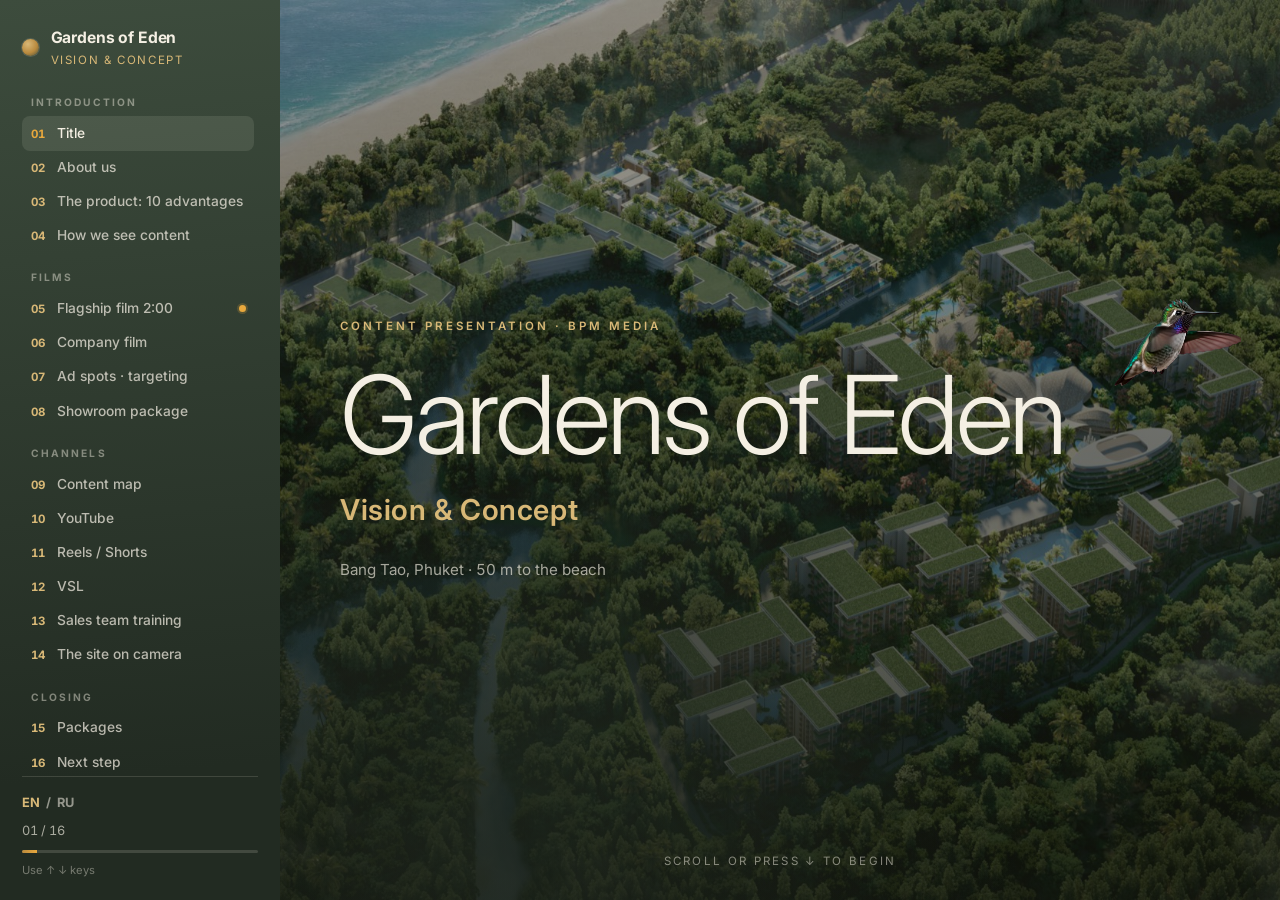
==== index.html @ 4da8d1ce "Rebuild the Company film slide with the strategy doc, no interviews Lay out the client's company-fil" ====
<!doctype html>
<html lang="en">
<head>
  <meta charset="utf-8" />
  <meta name="viewport" content="width=device-width, initial-scale=1, viewport-fit=cover" />
  <title>Gardens of Eden — Vision &amp; Concept</title>
  <meta name="description" data-i18n-attr="content" data-i18n="meta.description" content="Gardens of Eden Phuket — content vision & concept presentation." />

  <!-- Link preview (WhatsApp / Telegram / email) -->
  <meta property="og:title" content="Gardens of Eden — Vision &amp; Concept" />
  <meta property="og:description" content="Flagship film · Company film · Ad spots — the content system" />
  <meta property="og:type" content="website" />
  <meta property="og:url" content="https://lelekovtv-ops.github.io/gardens-of-eden/" />
  <meta property="og:image" content="https://lelekovtv-ops.github.io/gardens-of-eden/assets/og.png" />
  <meta name="twitter:card" content="summary_large_image" />

  <link rel="preconnect" href="https://fonts.googleapis.com" />
  <link rel="preconnect" href="https://fonts.gstatic.com" crossorigin />
  <link href="https://fonts.googleapis.com/css2?family=Inter:wght@300;400;500;600;700;800&display=swap" rel="stylesheet" />

  <link rel="stylesheet" href="styles.css" />
</head>
<body>
  <!-- ===== Mobile top bar ===== -->
  <div class="topbar">
    <button class="topbar__burger" id="burger" aria-label="Menu" aria-expanded="false" aria-controls="side">
      <span></span><span></span><span></span>
    </button>
    <span class="topbar__brand">Gardens of Eden</span>
    <span class="topbar__counter"><span id="counterM">01</span>/<span id="totalM">16</span></span>
  </div>

  <!-- ===== Left sidebar (table of contents) ===== -->
  <aside class="side" id="side">
    <div class="side__brand">
      <span class="side__mark" aria-hidden="true"></span>
      <div>
        <p class="side__title">Gardens of Eden</p>
        <p class="side__sub" data-i18n="side.sub">Vision &amp; Concept</p>
      </div>
    </div>

    <nav class="side__nav" id="sideNav" aria-label="Chapters">
      <p class="side__label" data-i18n="side.g1">Introduction</p>
      <a href="#s01" data-slide><span>01</span><em data-i18n="side.s01">Title</em></a>
      <a href="#s02" data-slide><span>02</span><em data-i18n="side.s02">About us</em></a>
      <a href="#s03" data-slide><span>03</span><em data-i18n="side.s03">The product: 10 advantages</em></a>
      <a href="#s04" data-slide><span>04</span><em data-i18n="side.s04">How we see content</em></a>

      <p class="side__label" data-i18n="side.g2">Films</p>
      <a href="#s05" data-slide><span>05</span><em data-i18n="side.s05">Flagship film 2:00</em><i class="side__dot" aria-hidden="true"></i></a>
      <a href="#s06" data-slide><span>06</span><em data-i18n="side.s06">Company film</em></a>
      <a href="#s07" data-slide><span>07</span><em data-i18n="side.s07">Ad spots · targeting</em></a>
      <a href="#s08" data-slide><span>08</span><em data-i18n="side.s08">Showroom package</em></a>

      <p class="side__label" data-i18n="side.g3">Channels</p>
      <a href="#s09" data-slide><span>09</span><em data-i18n="side.s09">Content map</em></a>
      <a href="#s10" data-slide><span>10</span><em data-i18n="side.s10">YouTube</em></a>
      <a href="#s11" data-slide><span>11</span><em data-i18n="side.s11">Reels / Shorts</em></a>
      <a href="#s12" data-slide><span>12</span><em data-i18n="side.s12">VSL</em></a>
      <a href="#s13" data-slide><span>13</span><em data-i18n="side.s13">Sales team training</em></a>
      <a href="#s14" data-slide><span>14</span><em data-i18n="side.s14">The site on camera</em></a>

      <p class="side__label" data-i18n="side.g4">Closing</p>
      <a href="#s15" data-slide><span>15</span><em data-i18n="side.s15">Packages</em></a>
      <a href="#s16" data-slide><span>16</span><em data-i18n="side.s16">Next step</em></a>
    </nav>

    <div class="side__foot">
      <div class="langswitch" role="group" aria-label="Language">
        <button type="button" data-lang="en" class="is-active">EN</button>
        <span aria-hidden="true">/</span>
        <button type="button" data-lang="ru">RU</button>
      </div>
      <div class="side__counter"><span id="counter">01</span> / <span id="total">16</span></div>
      <div class="side__progress"><span id="progress"></span></div>
      <p class="side__hint" data-i18n="side.hint">Use ↑ ↓ keys</p>
    </div>
  </aside>

  <!-- ===== Deck ===== -->
  <main class="deck" id="deck">

    <!-- 01 · Title -->
    <section class="slide slide--dark slide--title slide--hero" id="s01">
      <div class="slide__in">
        <p class="eyebrow" data-i18n="s01.eyebrow">Content presentation · BPM Media</p>
        <h1 class="title-xl">Gardens of Eden</h1>
        <p class="title-sub" data-i18n="s01.sub">Vision &amp; Concept</p>
        <p class="title-meta" data-i18n="s01.meta">Bang Tao, Phuket · 50 m to the beach</p>
      </div>
      <p class="slide__hintline" data-i18n="s01.hint">Scroll or press ↓ to begin</p>
    </section>

    <!-- 02 · About us -->
    <section class="slide slide--dark slide--about-video" id="s02">
      <div class="about-media" aria-hidden="true">
        <video class="about-media__video" autoplay muted loop playsinline preload="auto" poster="assets/about/showreel-poster.jpg">
          <source src="https://github.com/lelekovtv-ops/gardens-of-eden/releases/download/media-assets/showreel-bg.mp4" type="video/mp4" />
        </video>
      </div>
      <div class="slide__in slide__in--wide">
        <div class="pager" data-carousel>
          <div class="pagerhead">
            <div>
              <p class="slide__no">02</p>
              <p class="pagerhead__kicker" data-i18n="s02.kicker">About us · BPM media × Happy People</p>
            </div>
            <div class="pager__ctrl">
              <button class="carousel__arrow" type="button" data-prev data-i18n="s02.prevAria" data-i18n-attr="aria-label" aria-label="Previous">
                <svg viewBox="0 0 24 24" aria-hidden="true" fill="none" stroke="currentColor" stroke-width="1.6" stroke-linecap="round" stroke-linejoin="round"><path d="M15 6l-6 6 6 6" /></svg>
              </button>
              <span class="pager__counter" data-counter>01 / 05</span>
              <button class="carousel__arrow" type="button" data-next data-i18n="s02.nextAria" data-i18n-attr="aria-label" aria-label="Next">
                <svg viewBox="0 0 24 24" aria-hidden="true" fill="none" stroke="currentColor" stroke-width="1.6" stroke-linecap="round" stroke-linejoin="round"><path d="M9 6l6 6-6 6" /></svg>
              </button>
            </div>
          </div>

          <div class="pager__viewport">
            <div class="pager__track" data-track>

              <!-- Part I · Studio statement, over showreel video -->
              <div class="aboutpage aboutpage--statement">
                <p class="spec" data-i18n="s02.p1kicker">Films · Stories · Premium environments</p>
                <p class="lead lead--statement" data-i18n="s02.p1lead">A tandem of visionaries uniting film direction, premium cinematography and cutting-edge technology. Behind us are projects delivered across dozens of countries — from international film festivals to building top-tier media ecosystems and sales formats for elite clients. We produce visual work of the highest class and set new industry standards, leading production teams of hundreds and building our own IT platform for the international market.</p>
              </div>

              <!-- Part II · Founder — Alexander -->
              <article class="concept">
                <div class="concept__text">
                  <span class="badge" data-i18n="s02.mebadge">Founder · Creative producer</span>
                  <h2 class="concept__title">Александр Лелеков</h2>
                  <p class="spec" data-i18n="s02.mespec">Director · DP · Content producer</p>
                  <p class="lead" data-i18n="s02.melead">Fifteen years in production — trained as a motion designer, screenwriter, director and cinematographer. Ranked Top-15 in Moscow by Russia's videographers' association, shooting for international brands and large-scale events across dozens of countries.</p>
                  <p class="lead lead--meta" data-i18n="s02.menow">Four years on Phuket: founded BPM Media — the island's leading podcast studio — and became a content producer, including for real-estate sales. He reads both the Russian and international content markets first-hand, speaks at business-community events, and is building Piece — an operating system for video production, from Phuket to the world.</p>
                </div>
                <div class="concept__media">
                  <div class="frameimg frameimg--founder"><img src="assets/about/alex-founder.jpg" alt="Александр Лелеков — founder, BPM Media" loading="lazy" /></div>
                </div>
              </article>

              <!-- Part III · Founder — Maxim -->
              <div class="aboutpage profile">
                <div class="profile__photo">
                  <div class="frameimg frameimg--portrait">
                    <img src="assets/about/maxim-pro.jpg" alt="Максим Капля" loading="lazy" />
                  </div>
                </div>
                <div class="profile__body">
                  <span class="badge" data-i18n="s02.p5badge">Founder of Happy People Production</span>
                  <h2 class="concept__title">Максим Капля</h2>
                  <p class="spec" data-i18n="s02.p5role">Director · Producer · Showrunner</p>
                  <p class="lead" data-i18n="s02.p5bio">A visionary with 20 years in film and video production. He runs complex creative cycles and builds strong teams for international-scale projects.</p>
                  <ul class="stats">
                    <li><b>30+</b><span data-i18n="s02.p5s1">participant in international film festivals</span></li>
                    <li><b>50</b><span data-i18n="s02.p5s2">countries — reach of the M.Micallef perfume campaign</span></li>
                    <li><b>200+</b><span data-i18n="s02.p5s3">films delivered for business and documentary projects</span></li>
                    <li><b>300+</b><span data-i18n="s02.p5s4">people — largest team led on a single set</span></li>
                    <li><b>20</b><span data-i18n="s02.p5s5">countries united by the Pandemic Diaries project</span></li>
                    <li><b>10</b><span data-i18n="s02.p5s6">countries — geography of shoots organised</span></li>
                  </ul>
                </div>
              </div>

              <!-- Part IV · Recognition — poster wall -->
              <div class="aboutpage">
                <span class="badge" data-i18n="s02.p3badge">Recognition</span>
                <h2 class="concept__title" data-i18n="s02.p3title">Selected films</h2>
                <div class="posters">
                  <img src="assets/about/films/invitation.jpg" alt="Invitation to the Cinema — a film by Maxim Kaplya" loading="lazy" />
                  <img src="assets/about/films/pandemic.jpg" alt="Pandemic Diaries — a film by Maxim Kaplya" loading="lazy" />
                  <img src="assets/about/films/doors.jpg" alt="The Doors — a film by Maxim Kaplya" loading="lazy" />
                  <img src="assets/about/films/dance.jpg" alt="Dance — a documentary by Maxim Kaplya" loading="lazy" />
                  <img src="assets/about/films/speed-dating.jpg" alt="Speed Dating — a film by Maxim Kaplya" loading="lazy" />
                  <img src="assets/about/films/minimal.jpg" alt="A film by Maxim Kaplya" loading="lazy" />
                </div>
              </div>

              <!-- Part V · Projects -->
              <div class="aboutpage">
                <h2 class="concept__title" data-i18n="s02.p4title">Selected projects</h2>
                <div class="triplet">
                  <div class="triplet__item"><h4 data-i18n="s02.p4a">Pandemic Diaries</h4><p data-i18n="s02.p4ap">International documentary featuring participants from 14 countries.</p></div>
                  <div class="triplet__item"><h4 data-i18n="s02.p4b">M.Micallef</h4><p data-i18n="s02.p4bp">Ad project for the perfume house — shown in 50 countries.</p></div>
                  <div class="triplet__item"><h4 data-i18n="s02.p4c">Full cycle in-house</h4><p data-i18n="s02.p4cp">Script, shoot, edit, color and sound — one team.</p></div>
                </div>
                <p class="lead lead--meta" data-i18n="s02.p4meta">happypeoplefilms.com · kaply.max@mail.ru</p>
              </div>

            </div>
          </div>

          <div class="pager__dots" data-dots></div>
        </div>
      </div>
    </section>

    <!-- 03 · The product: 10 advantages -->
    <section class="slide" id="s03">
      <div class="slide__in slide__in--wide">
        <p class="slide__no">03</p>
        <h2 class="slide__title" data-i18n="s03.title">The product — Eden in 10 advantages</h2>
        <p class="lead" data-i18n="s03.lead">Every buyer fear on Bang Tao — and how Eden closes it. This is the message platform all the content is built on.</p>
        <div class="usps">
          <div class="usp"><p class="usp__fear" data-i18n="s03.f1">Dense construction, greenery squeezed between buildings</p><p class="usp__win" data-i18n="s03.w1">70% of the land is a park — 12 ha, low-density</p></div>
          <div class="usp"><p class="usp__fear" data-i18n="s03.f2">A courtyard that belongs to cars</p><p class="usp__win" data-i18n="s03.w2">Car-free: cars go underground, gardens above</p></div>
          <div class="usp"><p class="usp__fear" data-i18n="s03.f3">Shared lobbies and long corridors</p><p class="usp__win" data-i18n="s03.w3">Elevator from the parking straight to your floor</p></div>
          <div class="usp"><p class="usp__fear" data-i18n="s03.f4">Standard 2.7 m ceilings</p><p class="usp__win" data-i18n="s03.w4">3.2 m ceilings — air from the doorway</p></div>
          <div class="usp"><p class="usp__fear" data-i18n="s03.f5">Hearing the neighbours upstairs</p><p class="usp__win" data-i18n="s03.w5">Triple glazing + thick slabs — engineered silence</p></div>
          <div class="usp"><p class="usp__fear" data-i18n="s03.f6">One lobby bar for the whole complex</p><p class="usp__win" data-i18n="s03.w6">Six restaurants of its own — resort-level dining</p></div>
          <div class="usp"><p class="usp__fear" data-i18n="s03.f7">One standard pool in the yard</p><p class="usp__win" data-i18n="s03.w7">Infinity pool, sand-entry lagoon, 150 m pool</p></div>
          <div class="usp"><p class="usp__fear" data-i18n="s03.f8">A gym in the basement</p><p class="usp__win" data-i18n="s03.w8">Flagship wellness centre and clubhouse</p></div>
          <div class="usp"><p class="usp__fear" data-i18n="s03.f9">Nowhere to take the kids</p><p class="usp__win" data-i18n="s03.w9">A kids' club building, school nearby, Boat Avenue in 5 min</p></div>
          <div class="usp"><p class="usp__fear" data-i18n="s03.f10">Crowds and walk-through grounds</p><p class="usp__win" data-i18n="s03.w10">50 steps to the sea, gated grounds, privacy</p></div>
        </div>
        <p class="pricing__note" data-i18n="s03.note">Figures to be cross-checked against the developer's current brochure before client use.</p>
      </div>
    </section>

    <!-- 04 · How we see content (Our vision carousel) -->
    <section class="slide slide--vision" id="s04">
      <div class="slide__in slide__in--wide">
        <div class="pager vision" data-carousel>
          <div class="pagerhead">
            <div>
              <p class="slide__no">04</p>
              <p class="pagerhead__kicker" data-i18n="s04.kicker">Our vision</p>
            </div>
            <div class="pager__ctrl">
              <button class="carousel__arrow" type="button" data-prev aria-label="Previous">
                <svg viewBox="0 0 24 24" aria-hidden="true" fill="none" stroke="currentColor" stroke-width="1.6" stroke-linecap="round" stroke-linejoin="round"><path d="M15 6l-6 6 6 6" /></svg>
              </button>
              <span class="pager__counter" data-counter>01 / 07</span>
              <button class="carousel__arrow" type="button" data-next aria-label="Next">
                <svg viewBox="0 0 24 24" aria-hidden="true" fill="none" stroke="currentColor" stroke-width="1.6" stroke-linecap="round" stroke-linejoin="round"><path d="M9 6l6 6-6 6" /></svg>
              </button>
            </div>
          </div>

          <div class="pager__viewport">
            <div class="pager__track" data-track>

              <div class="vision__panel">
                <div class="vision__copy">
                  <p class="vision__pillar" data-i18n="s04.p1pillar">Paradise garden</p>
                  <h2 class="vision__title" data-i18n="s04.p1title">A garden of paradise — first and always</h2>
                  <p class="lead" data-i18n="s04.p1lead">The name is a promise: Gardens of Eden is paradise. Every frame — a lobby, a bedroom, a reel — has to feel green, calm and alive. Lose that feeling and it is just another Phuket condo.</p>
                </div>
                <div class="vision__media"><img class="vision__image" src="assets/vision/vision-01.jpg" alt="Gardens of Eden — aerial masterplan in the green" loading="lazy" /></div>
              </div>

              <div class="vision__panel">
                <div class="vision__copy">
                  <p class="vision__pillar" data-i18n="s04.p2pillar">Paradise garden</p>
                  <h2 class="vision__title" data-i18n="s04.p2title">The garden is the hero, not the building</h2>
                  <p class="lead" data-i18n="s04.p2lead">Gardens of Eden has what almost no one here has: 30+ acres, a park, a lake, 50 meters to the beach and no cars on the ground. So we shoot the buildings as part of the garden — not the garden as a strip of green between blocks.</p>
                </div>
                <div class="vision__media"><img class="vision__image" src="assets/vision/vision-02.jpg" alt="Gardens of Eden — beachfront, quiet luxury" loading="lazy" /></div>
              </div>

              <div class="vision__panel">
                <div class="vision__copy">
                  <p class="vision__pillar" data-i18n="s04.p3pillar">Premium</p>
                  <h2 class="vision__title" data-i18n="s04.p3title">Quiet luxury, not loud luxury</h2>
                  <p class="lead" data-i18n="s04.p3lead">Real premium is felt, not announced. It lives in space, privacy, water, natural materials and light — and in a team that fixes things before you notice. Never in gold and marble shouting for attention.</p>
                </div>
                <div class="vision__media"><img class="vision__image" src="assets/vision/vision-03.jpg" alt="Gardens of Eden — nature and water from above" loading="lazy" /></div>
              </div>

              <div class="vision__panel">
                <div class="vision__copy">
                  <p class="vision__pillar" data-i18n="s04.p4pillar">Premium</p>
                  <h2 class="vision__title" data-i18n="s04.p4title">Premium lives in the places, not the price</h2>
                  <p class="lead" data-i18n="s04.p4lead">Six restaurants, the lagoon, the wellness club, the interiors, the infrastructure — we film every place as somewhere you already want to be, not as a line on an amenity list.</p>
                </div>
                <div class="vision__media"><img class="vision__image" src="assets/vision/vision-04.jpg" alt="Eden Residences — living space" loading="lazy" /></div>
              </div>

              <div class="vision__panel">
                <div class="vision__copy">
                  <p class="vision__pillar" data-i18n="s04.p5pillar">Cinematic difference</p>
                  <h2 class="vision__title" data-i18n="s04.p5title">We don't shoot ads. We make cinema.</h2>
                  <p class="lead" data-i18n="s04.p5lead">This is what makes Eden special. Even a 15-second reel is a tiny film — a title card, a mini-plot, a world with its own concierge. We make you feel the place is unlike anything else, without selling head-on.</p>
                </div>
                <div class="vision__media"><img class="vision__image" src="assets/vision/vision-05.jpg" alt="Eden Residences — rooftop pool" loading="lazy" /></div>
              </div>

              <div class="vision__panel">
                <div class="vision__copy">
                  <p class="vision__pillar" data-i18n="s04.p6pillar">Cinematic difference</p>
                  <h2 class="vision__title" data-i18n="s04.p6title">The little things that make it a film</h2>
                  <p class="lead" data-i18n="s04.p6lead">A raised eyebrow, a sunbed lined up a touch too perfectly, a mango that returns a scene later, a locked frame that breathes. We earn the feeling with craft — we never announce it.</p>
                </div>
                <div class="vision__media"><img class="vision__image" src="assets/vision/vision-06.jpg" alt="Park Residences — pool club" loading="lazy" /></div>
              </div>

              <div class="vision__panel">
                <div class="vision__copy">
                  <p class="vision__pillar" data-i18n="s04.p7pillar">All three</p>
                  <h2 class="vision__title" data-i18n="s04.p7title">Three pillars, one world</h2>
                  <p class="lead" data-i18n="s04.p7lead">Paradise garden, quiet premium, cinema — every format stands on the same three. Website, showroom, reels, VSL, broker decks, ads: different formats, one hand behind them.</p>
                  <p class="vision__bottomline" data-i18n="s04.p7bottom">See it → feel it → trust it → buy it → tell someone.</p>
                </div>
                <div class="vision__media"><img class="vision__image" src="assets/vision/vision-07.jpg" alt="Gardens of Eden — the site across the river" loading="lazy" /></div>
              </div>

            </div>
          </div>

          <div class="pager__dots" data-dots></div>
        </div>
      </div>
    </section>

    <!-- 05 · Flagship film — concept pager (whole panel changes with ← →) -->
    <section class="slide slide--dark" id="s05">
      <div class="slide__in slide__in--wide">
        <div class="pager" data-carousel>
          <div class="pagerhead">
            <div>
              <p class="slide__no">05</p>
              <p class="pagerhead__kicker" data-i18n="s05.kicker">Flagship · game film 2:00 — concept</p>
            </div>
            <div class="pager__ctrl">
              <button class="carousel__arrow" type="button" data-prev data-i18n="s05.prevAria" data-i18n-attr="aria-label" aria-label="Previous concept">
                <svg viewBox="0 0 24 24" aria-hidden="true" fill="none" stroke="currentColor" stroke-width="1.6" stroke-linecap="round" stroke-linejoin="round"><path d="M15 6l-6 6 6 6" /></svg>
              </button>
              <span class="pager__counter" data-counter>01 / 03</span>
              <button class="carousel__arrow" type="button" data-next data-i18n="s05.nextAria" data-i18n-attr="aria-label" aria-label="Next concept">
                <svg viewBox="0 0 24 24" aria-hidden="true" fill="none" stroke="currentColor" stroke-width="1.6" stroke-linecap="round" stroke-linejoin="round"><path d="M9 6l6 6-6 6" /></svg>
              </button>
            </div>
          </div>

          <div class="pager__viewport">
            <div class="pager__track" data-track>

              <!-- Concept I · CONCIERGE -->
              <article class="concept concept--concierge">
                <div class="concierge__text">
                  <p class="concierge__eyebrow" data-i18n="s05.p1sub">Game film · 2:00 · 16:9</p>
                  <h2 class="concierge__title" data-i18n="s05.p1title">CONCIERGE</h2>
                  <p class="lead" data-i18n="s05.p1lead">A distinguished Thai concierge answers one question in two minutes — “What is Gardens of Eden?” He leads us through the garden, the home, the kitchen and the island, helping with his own hands in every story.</p>
                  <p class="concierge__note" data-i18n="s05.p1note">But the answer is born not from his words — from the life around him. A dog carries off a ball, a child counts the steps to the sea, a chef slips him a spoon of soup. Not an ad — dozens of living scenes, and from them, like a mosaic, the answer takes shape.</p>
                  <p class="concierge__note concierge__note--close" data-i18n="s05.p1close">Each scene quietly shows one advantage — not a line from a brochure, but a moment that makes you smile. Silence, space, the sea nearby, care, taste, privacy — lived, not told.</p>
                </div>
                <div class="concierge__mosaic">
                  <figure class="cm cm--hero" data-parallax>
                    <img src="assets/concierge/concierge-open.jpg" alt="The concierge opens the gates of Gardens of Eden at dawn" loading="lazy" />
                    <figcaption data-i18n="s05.p1cap0">Prologue · the concierge opens the gates</figcaption>
                  </figure>
                  <figure class="cm cm--soup"><img src="assets/concierge/concierge-soup.jpg" alt="A chef offers the concierge a spoonful of soup" loading="lazy" /><figcaption data-i18n="s05.p1cap1">A spoonful from the chef</figcaption></figure>
                  <figure class="cm cm--dog"><img src="assets/concierge/concierge-dog.jpg" alt="A dog with a ball by the lily pond at sunset" loading="lazy" /><figcaption data-i18n="s05.p1cap2">A ball by the pond</figcaption></figure>
                  <figure class="cm cm--balcony"><img src="assets/concierge/concierge-balcony.jpg" alt="Evening tea and watering jasmine on the balcony" loading="lazy" /><figcaption data-i18n="s05.p1cap3">Evening tea on the balcony</figcaption></figure>
                  <figure class="cm cm--sea"><img src="assets/concierge/concierge-sea.jpg" alt="A boy waves at the sea, fifty steps from the door" loading="lazy" /><figcaption data-i18n="s05.p1cap4">Fifty steps to the sea</figcaption></figure>
                  <figure class="cm cm--aerial"><img src="assets/concierge/concierge-aerial.jpg" alt="Aerial view of the car-free palm alley to the sea" loading="lazy" /><figcaption data-i18n="s05.p1cap5">The car-free alley</figcaption></figure>
                </div>
              </article>

              <!-- Concept II · How we shoot it -->
              <article class="concept concept--concierge concept--tech">
                <div class="concierge__text">
                  <p class="concierge__eyebrow" data-i18n="s05.p2sub">Technology</p>
                  <h2 class="concierge__title" data-i18n="s05.p2title">HOW WE'LL SHOOT IT</h2>
                  <p class="lead" data-i18n="s05.p2lead">We shoot in a combined way: real people in real places, plus the built world of Gardens of Eden around them.</p>
                  <p class="concierge__note" data-i18n="s05.p2p1">The living foundation is shot for real. The real concierge, real guests, children, chefs — real textures and real emotion. Everything already finished is filmed on site and in the completed showrooms, so the frame holds real life, not a picture.</p>
                  <p class="concierge__note concierge__note--close" data-i18n="s05.p2p2">And whatever is still under construction, we build out with modern technology and place our living heroes into the finished world of Eden — the gardens, the pools, the terraces, the sea, as the project will be at hand-over. The viewer sees no construction and no bare render, but a whole, warm world already alive.</p>
                </div>
                <figure class="concierge__clip">
                  <video src="assets/concierge/concierge-shoot.mp4" autoplay muted loop playsinline preload="metadata" poster="assets/concierge/concierge-shoot-poster.jpg"></video>
                  <figcaption data-i18n="s05.p2clip">White studio → the built Eden world, in one take</figcaption>
                </figure>
              </article>

              <!-- Concept III -->
              <article class="concept">
                <div class="concept__text">
                  <span class="badge" data-i18n="s05.p3badge">In development</span>
                  <h2 class="concept__title" data-i18n="s05.p3title">Concept III</h2>
                  <p class="spec" data-i18n="s05.p3spec">Alternative direction</p>
                  <p class="lead" data-i18n="s05.p3lead">A third direction — so there is a real choice of worlds, not one option.</p>
                </div>
                <div class="concept__media">
                  <div class="frame16 frame16--empty"><span class="frame16__cap" data-i18n="s05.p3media">Coming soon</span></div>
                </div>
              </article>

            </div>
          </div>

          <div class="pager__dots" data-dots></div>
        </div>
      </div>
    </section>

    <!-- 06 · Company film -->
    <section class="slide" id="s06">
      <div class="slide__in slide__in--wide">
        <div class="pager" data-carousel>
          <div class="pagerhead">
            <div>
              <p class="slide__no">06</p>
              <p class="pagerhead__kicker" data-i18n="s06.kicker">Company film · 3 min · trust through faces</p>
            </div>
            <div class="pager__ctrl">
              <button class="carousel__arrow" type="button" data-prev data-i18n="s06.prevAria" data-i18n-attr="aria-label" aria-label="Previous part">
                <svg viewBox="0 0 24 24" aria-hidden="true" fill="none" stroke="currentColor" stroke-width="1.6" stroke-linecap="round" stroke-linejoin="round"><path d="M15 6l-6 6 6 6" /></svg>
              </button>
              <span class="pager__counter" data-counter>01 / 06</span>
              <button class="carousel__arrow" type="button" data-next data-i18n="s06.nextAria" data-i18n-attr="aria-label" aria-label="Next part">
                <svg viewBox="0 0 24 24" aria-hidden="true" fill="none" stroke="currentColor" stroke-width="1.6" stroke-linecap="round" stroke-linejoin="round"><path d="M9 6l6 6-6 6" /></svg>
              </button>
            </div>
          </div>

          <div class="pager__viewport">
            <div class="pager__track" data-track>

              <!-- Part I · Concept -->
              <div class="aboutpage">
                <span class="badge" data-i18n="s06.p1badge">In development</span>
                <h2 class="concept__title" data-i18n="s06.p1title">Meet the people behind an impeccable project</h2>
                <p class="spec" data-i18n="s06.p1spec">One continuous idea · no interviews · trust as the product</p>
                <p class="lead" data-i18n="s06.p1lead">This is a film about the people whose names stand behind every decision: the architect who won’t compromise on materials. The designer for whom an apartment is a life, not a set of rooms. The resident who wakes up every morning in a home that was a promise — and became reality. We introduce you to the people you trust with your money and your years ahead. And we leave the viewer with one thought: “I want to be part of what people like this create.”</p>
                <ul class="pills">
                  <li data-i18n="s06.p1k1">No Q&amp;A — one continuous idea</li>
                  <li data-i18n="s06.p1k2">Every voice, one company value</li>
                  <li data-i18n="s06.p1k3">RU / EN / ZH subtitles</li>
                </ul>
              </div>

              <!-- Part II · Values → voices -->
              <div class="aboutpage">
                <span class="badge" data-i18n="s06.p2badge">Values · voices</span>
                <h2 class="concept__title" data-i18n="s06.p2title">Five themes that build trust in Gardens of Eden — and who speaks for each one on screen.</h2>
                <div class="valuegrid">
                  <div class="valuecard"><p class="valuecard__topic" data-i18n="s06.p2f1">Trust and reputation</p><p class="valuecard__voice" data-i18n="s06.p2w1">Narrator — scale, experience, an impeccable track record</p></div>
                  <div class="valuecard"><p class="valuecard__topic" data-i18n="s06.p2f2">Architecture built for decades</p><p class="valuecard__voice" data-i18n="s06.p2w2">Architect Martin Palleros — philosophy, materials that don’t age</p></div>
                  <div class="valuecard"><p class="valuecard__topic" data-i18n="s06.p2f3">The feel of an actual home</p><p class="valuecard__voice" data-i18n="s06.p2w3">Interior designer Patricia Ho Duyen — warmth, detail, the feel of living</p></div>
                  <div class="valuecard"><p class="valuecard__topic" data-i18n="s06.p2f4">The financial logic of the investment</p><p class="valuecard__voice" data-i18n="s06.p2w4">Narrator — the market, the returns, the Laguna Phuket precedent</p></div>
                  <div class="valuecard"><p class="valuecard__topic" data-i18n="s06.p2f5">What living here is really like</p><p class="valuecard__voice" data-i18n="s06.p2w5">The resident — an honest testimony, from the inside</p></div>
                </div>
              </div>

              <!-- Part III · Architect -->
              <article class="concept">
                <div class="concept__text">
                  <span class="badge" data-i18n="s06.p3badge">On screen · Architect</span>
                  <h2 class="concept__title">Martin Palleros</h2>
                  <p class="spec" data-i18n="s06.p3spec">Chief architect · Tierra Design</p>
                  <p class="lead" data-i18n="s06.p3lead">His task: prove the beauty here isn’t an accident — it’s hard-won. On screen he isn’t answering questions: he carries one line of a single continuous idea — “Beauty here isn’t an accident. Every decision was made on purpose.” — while his hand traces an angle, a joint, a texture on the model.</p>
                  <ul class="pills">
                    <li data-i18n="s06.p3k1">Twenty years on, the feeling holds</li>
                    <li data-i18n="s06.p3k2">Balinese architecture, distilled</li>
                    <li data-i18n="s06.p3k3">Hands on the model, not on a script</li>
                  </ul>
                </div>
                <div class="concept__media">
                  <div class="frame16 frame16--empty"><span class="frame16__cap" data-i18n="s06.p3media">Key frame · Martin &amp; the model</span></div>
                </div>
              </article>

              <!-- Part IV · Designer -->
              <article class="concept">
                <div class="concept__text">
                  <span class="badge" data-i18n="s06.p4badge">On screen · Interior designer</span>
                  <h2 class="concept__title">Patricia Ho Duyen</h2>
                  <p class="spec" data-i18n="s06.p4spec">Interior designer · White Jacket Studio</p>
                  <p class="lead" data-i18n="s06.p4lead">Her task: make the viewer feel like they’ve already moved in. She doesn’t talk about furniture — she talks about the life inside it. Her line of the idea — “We’re not talking about furniture. We’re talking about the life inside it.” — while her hand moves across wood, fabric, tile, then she looks straight into the lens.</p>
                  <ul class="pills">
                    <li data-i18n="s06.p4k1">The detail most people miss</li>
                    <li data-i18n="s06.p4k2">Warm, not staged</li>
                    <li data-i18n="s06.p4k3">Hands on the materials</li>
                  </ul>
                </div>
                <div class="concept__media">
                  <div class="frame16 frame16--empty"><span class="frame16__cap" data-i18n="s06.p4media">Key frame · Patricia &amp; the materials</span></div>
                </div>
              </article>

              <!-- Part V · Resident -->
              <article class="concept">
                <div class="concept__text">
                  <span class="badge" data-i18n="s06.p5badge">On screen · Resident</span>
                  <h2 class="concept__title" data-i18n="s06.p5title">The resident</h2>
                  <p class="spec" data-i18n="s06.p5spec">Already bought · living here or waiting for handover</p>
                  <p class="lead" data-i18n="s06.p5lead">Their task: say what no one on the team can say about themselves. A real, human testimony is the strongest instrument of trust in the whole film. No office, no studio — we shoot them on the beach, in a café, right on the construction site with the future home in view. Informal. Alive. Their line closes the idea: “I want to live among people who think about their work like this.”</p>
                  <ul class="pills">
                    <li data-i18n="s06.p5k1">No office, no studio</li>
                    <li data-i18n="s06.p5k2">Beach, café or the site</li>
                    <li data-i18n="s06.p5k3">Closes the idea</li>
                  </ul>
                </div>
                <div class="concept__media">
                  <div class="frame16 frame16--empty"><span class="frame16__cap" data-i18n="s06.p5media">Key frame · The resident, at the site</span></div>
                </div>
              </article>

              <!-- Part VI · Structure -->
              <div class="aboutpage">
                <span class="badge" data-i18n="s06.p6badge">Structure · 3 minutes</span>
                <h2 class="concept__title" data-i18n="s06.p6title">Three minutes, six beats</h2>
                <p class="lead" data-i18n="s06.p6lead">No Q&amp;A anywhere in the edit — a single idea, carried in relay from a wide shot to a voice to a face to a place.</p>
                <div class="filmtimeline">
                  <div class="filmtimeline__row filmtimeline__row--beat">
                    <span class="filmtimeline__time">0:00–0:20</span>
                    <div><p class="filmtimeline__title" data-i18n="s06.p6r1t">Opening — not one word</p><p class="filmtimeline__text" data-i18n="s06.p6r1d">Just a picture: the park, the sea, the building rising in golden light. Music. No faces yet. The feeling of a place.</p></div>
                  </div>
                  <div class="filmtimeline__row">
                    <span class="filmtimeline__time">0:20–0:50</span>
                    <div><p class="filmtimeline__title" data-i18n="s06.p6r2t">Narrator — why any of this matters</p><p class="filmtimeline__text" data-i18n="s06.p6r2d">Over the site in golden light. 25–30 sec. One key line — the voice itself is the moment.</p></div>
                  </div>
                  <div class="filmtimeline__row">
                    <span class="filmtimeline__time">0:50–1:20</span>
                    <div><p class="filmtimeline__title" data-i18n="s06.p6r3t">Architect — why it's beautiful forever</p><p class="filmtimeline__text" data-i18n="s06.p6r3d">Martin with the model or on site. 25–30 sec. He speaks about one specific detail.</p></div>
                  </div>
                  <div class="filmtimeline__row">
                    <span class="filmtimeline__time">1:20–1:50</span>
                    <div><p class="filmtimeline__title" data-i18n="s06.p6r4t">Designer — why you'll want to live here</p><p class="filmtimeline__text" data-i18n="s06.p6r4d">Patricia inside a furnished apartment or the showroom. Warmth, detail, hands.</p></div>
                  </div>
                  <div class="filmtimeline__row">
                    <span class="filmtimeline__time">1:50–2:20</span>
                    <div><p class="filmtimeline__title" data-i18n="s06.p6r5t">Narrator — why this is smart money</p><p class="filmtimeline__text" data-i18n="s06.p6r5d">Over the beach or the market context. Strategic, like an insider — never like a salesperson. Short, to the point.</p></div>
                  </div>
                  <div class="filmtimeline__row filmtimeline__row--beat">
                    <span class="filmtimeline__time">2:20–2:45</span>
                    <div><p class="filmtimeline__title" data-i18n="s06.p6r6t">Resident — living testimony</p><p class="filmtimeline__text" data-i18n="s06.p6r6d">Informal. One line: “At what moment did you know — this is it.”</p></div>
                  </div>
                  <div class="filmtimeline__row">
                    <span class="filmtimeline__time">2:45–3:00</span>
                    <div><p class="filmtimeline__title" data-i18n="s06.p6r7t">Final — back to the place</p><p class="filmtimeline__text" data-i18n="s06.p6r7d">Sunset over the Andaman Sea. Silence. Logo. The site.</p></div>
                  </div>
                </div>
              </div>

            </div>
          </div>

          <div class="pager__dots" data-dots></div>
        </div>
      </div>
    </section>

    <!-- 07 · Ad spots -->
    <section class="slide" id="s07">
      <div class="slide__in">
        <p class="slide__no">07</p>
        <span class="badge" data-i18n="s07.badge">Series of 10</span>
        <h2 class="slide__title" data-i18n="s07.title">Ad spots — targeting</h2>
        <p class="spec" data-i18n="s07.spec">15–30 sec each · 9:16 / 1:1 / 16:9 · paid social &amp; pre-roll</p>
        <p class="lead" data-i18n="s07.lead">Each spot closes ONE buyer fear with ONE Eden advantage — straight from the 10-advantage platform on slide 03.</p>
        <ul class="list">
          <li data-i18n="s07.f1">“Silence” — the neighbour is loud, your home is not</li>
          <li data-i18n="s07.f2">“Car-free” — the courtyard belongs to children</li>
          <li data-i18n="s07.f3">“50 steps” — from the gate to the sea</li>
          <li data-i18n="s07.f4">…one spot per advantage, 10 in the series</li>
        </ul>
        <p class="status"><span data-i18n="s07.metaLabel">Hooks:</span> <span data-i18n="s07.meta">attention in the first second, RU / EN / ZH versions per audience.</span></p>
      </div>
    </section>

    <!-- 08 · Showroom package -->
    <section class="slide" id="s08">
      <div class="slide__in">
        <p class="slide__no">08</p>
        <h2 class="slide__title" data-i18n="s08.title">Showroom package</h2>
        <p class="spec" data-i18n="s08.spec">Derived from the flagship shoot — one production, five deliverables</p>
        <ul class="list">
          <li data-i18n="s08.d1">Master 2:00 with sound — for the website and presentations</li>
          <li data-i18n="s08.d2">Lobby loop without sound — seamless, always on in the showroom</li>
          <li data-i18n="s08.d3">Project insert R1–R12 — renders of the development for pitches</li>
          <li data-i18n="s08.d4">Cutdowns 30 / 15 sec — for advertising</li>
          <li data-i18n="s08.d5">Verticals 9:16 from the chapters — for social media</li>
        </ul>
        <p class="status"><span data-i18n="s08.statusLabel">Status:</span> <span data-i18n="s08.status">script of 60 frames done, previz in progress.</span></p>
      </div>
    </section>

    <!-- 09 · Content map -->
    <section class="slide" id="s09">
      <div class="slide__in slide__in--wide">
        <p class="slide__no">09</p>
        <h2 class="slide__title" data-i18n="s09.title">Content map — every position</h2>
        <p class="lead" data-i18n="s09.lead">Everything a resort development needs, grouped into four tracks. We start with the films — the rest plugs into the same world.</p>
        <div class="map">
          <div class="map__col">
            <h4 data-i18n="s09.c1t">Brand</h4>
            <ul>
              <li data-i18n="s09.c1i1">Flagship film 2:00</li>
              <li data-i18n="s09.c1i2">Company film (founders)</li>
              <li data-i18n="s09.c1i3">Lobby loop (silent, seamless)</li>
              <li data-i18n="s09.c1i4">Project insert R1–R12</li>
              <li data-i18n="s09.c1i5">Cutdowns + verticals</li>
              <li data-i18n="s09.c1i6">Behind the scenes</li>
            </ul>
          </div>
          <div class="map__col">
            <h4 data-i18n="s09.c2t">Sales</h4>
            <ul>
              <li data-i18n="s09.c2i1">Ad spots — series of 10</li>
              <li data-i18n="s09.c2i2">VSL for the landing page</li>
              <li data-i18n="s09.c2i3">Unit tours by type</li>
              <li data-i18n="s09.c2i4">Drone overview of Bang Tao</li>
              <li data-i18n="s09.c2i5">Construction updates</li>
              <li data-i18n="s09.c2i6">Virtual tour</li>
            </ul>
          </div>
          <div class="map__col">
            <h4 data-i18n="s09.c3t">Organic</h4>
            <ul>
              <li data-i18n="s09.c3i1">YouTube channel</li>
              <li data-i18n="s09.c3i2">Reels / Shorts / TikTok</li>
              <li data-i18n="s09.c3i3">Founder &amp; expert interviews</li>
              <li data-i18n="s09.c3i4">Buyer testimonials</li>
              <li data-i18n="s09.c3i5">Event coverage</li>
            </ul>
          </div>
          <div class="map__col">
            <h4 data-i18n="s09.c4t">Team</h4>
            <ul>
              <li data-i18n="s09.c4i1">Sales team training library</li>
              <li data-i18n="s09.c4i2">Broker &amp; agency kit</li>
              <li data-i18n="s09.c4i3">Investor video</li>
              <li data-i18n="s09.c4i4">Localisation RU / EN / ZH</li>
            </ul>
          </div>
        </div>
      </div>
    </section>

    <!-- 10 · YouTube -->
    <section class="slide" id="s10">
      <div class="slide__in">
        <p class="slide__no">10</p>
        <h2 class="slide__title" data-i18n="s10.title">YouTube</h2>
        <p class="lead" data-i18n="s10.lead">A channel that builds demand for “life on Phuket” — and makes Gardens of Eden its answer.</p>
        <ul class="list">
          <li data-i18n="s10.f1">Project overview films</li>
          <li data-i18n="s10.f2">Bang Tao neighbourhood guides</li>
          <li data-i18n="s10.f3">“Why Phuket” — investor explainers</li>
          <li data-i18n="s10.f4">Construction vlog until handover</li>
          <li data-i18n="s10.f5">Interviews with the team behind the project</li>
        </ul>
        <p class="status"><span data-i18n="s10.metaLabel">Cadence:</span> <span data-i18n="s10.meta">2–4 videos per month.</span></p>
      </div>
    </section>

    <!-- 11 · Reels -->
    <section class="slide" id="s11">
      <div class="slide__in">
        <p class="slide__no">11</p>
        <h2 class="slide__title" data-i18n="s11.title">Reels / Shorts</h2>
        <p class="lead" data-i18n="s11.lead">A vertical stream cut from the film shoots and the site — attention in the first second.</p>
        <ul class="list">
          <li data-i18n="s11.f1">8–16 reels per month</li>
          <li data-i18n="s11.f2">Hooks from the film world — the concierge, the details, the island</li>
          <li data-i18n="s11.f3">Instagram, TikTok, YouTube Shorts</li>
          <li data-i18n="s11.f4">RU / EN versions</li>
        </ul>
      </div>
    </section>

    <!-- 12 · VSL -->
    <section class="slide" id="s12">
      <div class="slide__in">
        <p class="slide__no">12</p>
        <h2 class="slide__title" data-i18n="s12.title">VSL — video sales letter</h2>
        <p class="lead" data-i18n="s12.lead">A selling video for the landing page: it walks a cold visitor to a request.</p>
        <ul class="list">
          <li data-i18n="s12.f1">Structure: dream → the project → the offer → call to action</li>
          <li data-i18n="s12.f2">3–5 minutes, presenter-led or narrated</li>
          <li data-i18n="s12.f3">A/B versions of the opening</li>
          <li data-i18n="s12.f4">RU / EN / ZH localisations</li>
        </ul>
      </div>
    </section>

    <!-- 13 · Sales training -->
    <section class="slide" id="s13">
      <div class="slide__in">
        <p class="slide__no">13</p>
        <h2 class="slide__title" data-i18n="s13.title">Training videos for sellers</h2>
        <p class="lead" data-i18n="s13.lead">A closed video library so every seller and agent tells the project the same way.</p>
        <ul class="list">
          <li data-i18n="s13.f1">The product by unit type — what to show and say</li>
          <li data-i18n="s13.f2">Objection handling — the 10 advantages as answer clips</li>
          <li data-i18n="s13.f3">Onboarding for new agents</li>
          <li data-i18n="s13.f4">Broker &amp; agency kit</li>
        </ul>
      </div>
    </section>

    <!-- 14 · The site on camera -->
    <section class="slide" id="s14">
      <div class="slide__in">
        <p class="slide__no">14</p>
        <h2 class="slide__title" data-i18n="s14.title">The site on camera</h2>
        <p class="lead" data-i18n="s14.lead">Video that shows the development itself — and keeps trust alive until handover in Q4 2026.</p>
        <ul class="list">
          <li data-i18n="s14.f1">Drone overview of Bang Tao and the site</li>
          <li data-i18n="s14.f2">Unit tours by type</li>
          <li data-i18n="s14.f3">Monthly construction updates</li>
          <li data-i18n="s14.f4">Buyer testimonials after handover</li>
        </ul>
      </div>
    </section>

    <!-- 15 · Packages -->
    <section class="slide" id="s15">
      <div class="slide__in slide__in--wide">
        <p class="slide__no">15</p>
        <h2 class="slide__title" data-i18n="s15.title">Packages</h2>
        <div class="pricing__introrow">
          <p class="lead" data-i18n="s15.lead">Three ways to start — from the flagship film alone to the full content system.</p>
          <div class="curswitch" role="group" aria-label="Currency">
            <button type="button" data-cur="usd" class="is-active">USD $</button>
            <span aria-hidden="true">/</span>
            <button type="button" data-cur="rub">RUB ₽</button>
          </div>
        </div>
        <div class="tiers">
          <article class="tier">
            <h3 class="tier__name" data-i18n="s15.t1Name">Films</h3>
            <p class="tier__price"><span class="tier__from" data-i18n="s15.from">from</span> <span class="tier__amount" data-usd="$—" data-rub="₽—">$—</span></p>
            <ul class="tier__list">
              <li data-i18n="s15.t1i1">Flagship film 2:00 + lobby loop</li>
              <li data-i18n="s15.t1i2">Company film (founders)</li>
              <li data-i18n="s15.t1i3">Insert R1–R12, cutdowns, verticals</li>
            </ul>
            <a class="btn btn--ghost tier__cta" href="#s16" data-i18n="s15.choose">Choose</a>
          </article>
          <article class="tier tier--featured">
            <span class="tier__badge" data-i18n="s15.popular">Most chosen</span>
            <h3 class="tier__name" data-i18n="s15.t2Name">Films + Sales</h3>
            <p class="tier__price"><span class="tier__from" data-i18n="s15.from">from</span> <span class="tier__amount" data-usd="$—" data-rub="₽—">$—</span></p>
            <ul class="tier__list">
              <li data-i18n="s15.t2i1">Everything in “Films”</li>
              <li data-i18n="s15.t2i2">Ad spots — series of 10</li>
              <li data-i18n="s15.t2i3">VSL + unit tours + drone</li>
              <li data-i18n="s15.t2i4">Sales team training library</li>
            </ul>
            <a class="btn tier__cta" href="#s16" data-i18n="s15.choose">Choose</a>
          </article>
          <article class="tier">
            <h3 class="tier__name" data-i18n="s15.t3Name">Content system</h3>
            <p class="tier__price"><span class="tier__from" data-i18n="s15.from">from</span> <span class="tier__amount" data-usd="$—" data-rub="₽—">$—</span></p>
            <ul class="tier__list">
              <li data-i18n="s15.t3i1">Everything in “Films + Sales”</li>
              <li data-i18n="s15.t3i2">YouTube + Reels, monthly</li>
              <li data-i18n="s15.t3i3">Construction updates</li>
              <li data-i18n="s15.t3i4">Localisation RU / EN / ZH</li>
            </ul>
            <a class="btn btn--ghost tier__cta" href="#s16" data-i18n="s15.choose">Choose</a>
          </article>
        </div>
        <p class="pricing__note" data-i18n="s15.note">Numbers are filled in after the scope is agreed — this slide fixes the structure of the offer.</p>
      </div>
    </section>

    <!-- 16 · Next step -->
    <section class="slide slide--dark" id="s16">
      <div class="slide__in">
        <p class="slide__no">16</p>
        <h2 class="slide__title" data-i18n="s16.title">Next step</h2>
        <p class="lead" data-i18n="s16.lead">Approve the content map — and we bring the budget and the calendar to the next meeting.</p>
        <ol class="nextsteps">
          <li data-i18n="s16.n1">Flagship film — in production, casting the concierge</li>
          <li data-i18n="s16.n2">Content map — pick the tracks to start with</li>
          <li data-i18n="s16.n3">Budget &amp; timeline — we prepare within 3 days</li>
        </ol>
        <div class="contact__actions">
          <a class="btn" href="#" data-i18n="s16.chat">WhatsApp / Telegram</a>
          <a class="btn btn--ghost btn--onDark" href="mailto:hello@example.com" data-i18n="s16.email">Email us</a>
        </div>
      </div>
    </section>

  </main>

  <!-- Hummingbird that flies between slides on scroll -->
  <div class="bird" id="bird" aria-hidden="true">
    <video class="bird__video" autoplay muted loop playsinline preload="auto">
      <!-- HEVC with alpha first: Safari can only decode this (it skips webm). -->
      <source src="assets/media/bird-v2.mp4" type="video/mp4; codecs=hvc1" />
      <!-- VP9 with alpha: Chrome / Firefox. -->
      <source src="assets/media/bird-v2.webm" type="video/webm" />
    </video>
  </div>

  <script src="app.js"></script>
</body>
</html>
---- styles.css ----
/* ============================================================
   Gardens of Eden — Vision & Concept
   Presentation-style site: fixed left sidebar (table of
   contents) + a vertical deck of full-screen slides.
   Palette from the film brief: sage green #5B6F5B + cream,
   teak, brass, mango yellow. Plain static site, no build.
   ============================================================ */

:root {
  /* Project palette */
  --sage:       #5b6f5b;
  --sage-deep:  #3d4c3d;
  --sage-ink:   #222b22;
  --cream:      #f4efe3;
  --cream-dim:  #ece5d6;
  --teak:       #7a5c43;
  --brass:      #b98a3e;
  --brass-soft: #d8b877;
  --mango:      #e8a83d;

  /* Semantic */
  --bg:        var(--cream);
  --fg:        #1d241d;
  --fg-muted:  #68705f;
  --accent:    var(--brass);
  --line:      rgba(29, 36, 29, 0.13);
  --line-soft: rgba(29, 36, 29, 0.07);

  --side-w: 280px;
  --pad: clamp(1.5rem, 4.5vw, 4.5rem);
  --radius: 14px;
  --radius-lg: 20px;

  --font: "Inter", -apple-system, BlinkMacSystemFont, "Segoe UI", Roboto, sans-serif;
  --ease: cubic-bezier(0.22, 0.61, 0.36, 1);
}

* { box-sizing: border-box; }
html, body { margin: 0; height: 100%; }

body {
  font-family: var(--font);
  color: var(--fg);
  background: var(--bg);
  -webkit-font-smoothing: antialiased;
  text-rendering: optimizeLegibility;
  line-height: 1.55;
  display: flex;
}
a { color: inherit; text-decoration: none; }
img, video { max-width: 100%; display: block; }
h1, h2, h3, h4 { margin: 0; }
ul, ol, p { margin: 0; }
ul, ol { padding: 0; list-style: none; }

/* ============================================================
   Buttons
   ============================================================ */
.btn {
  display: inline-flex; align-items: center; gap: 0.5rem;
  padding: 0.8rem 1.4rem; border-radius: 999px;
  background: var(--sage-deep); color: var(--cream);
  font-weight: 600; font-size: 0.95rem;
  border: 1px solid transparent; cursor: pointer; white-space: nowrap;
  transition: transform 0.25s var(--ease), background 0.25s var(--ease), border-color 0.25s var(--ease);
}
.btn:hover { transform: translateY(-2px); background: var(--sage-ink); }
.btn--ghost { background: transparent; color: var(--fg); border-color: var(--line); }
.btn--ghost:hover { background: transparent; border-color: var(--accent); }
.btn--onDark { color: var(--cream); border-color: rgba(244,239,227,0.35); }
.btn--onDark:hover { border-color: var(--brass-soft); }

/* ============================================================
   Mobile top bar (hidden on desktop)
   ============================================================ */
.topbar {
  display: none;
  position: fixed; inset: 0 0 auto 0; z-index: 60; height: 56px;
  align-items: center; gap: 0.9rem; padding: 0 1rem;
  background: color-mix(in srgb, var(--sage-ink) 92%, transparent);
  color: var(--cream);
  backdrop-filter: blur(12px); -webkit-backdrop-filter: blur(12px);
}
.topbar__brand { font-weight: 700; font-size: 0.95rem; flex: 1; }
.topbar__counter { font-variant-numeric: tabular-nums; font-size: 0.8rem; color: var(--brass-soft); }
.topbar__burger {
  width: 38px; height: 38px; border: 1px solid rgba(244,239,227,0.25);
  border-radius: 10px; background: transparent; cursor: pointer; padding: 0;
  display: inline-flex; align-items: center; justify-content: center; flex-direction: column; gap: 4px;
}
.topbar__burger span { width: 16px; height: 2px; border-radius: 2px; background: var(--cream); transition: transform 0.3s var(--ease), opacity 0.3s var(--ease); }
body.menu-open .topbar__burger span:nth-child(1) { transform: translateY(6px) rotate(45deg); }
body.menu-open .topbar__burger span:nth-child(2) { opacity: 0; }
body.menu-open .topbar__burger span:nth-child(3) { transform: translateY(-6px) rotate(-45deg); }

/* ============================================================
   Sidebar
   ============================================================ */
.side {
  position: sticky; top: 0; align-self: flex-start;
  width: var(--side-w); flex: 0 0 var(--side-w);
  height: 100svh;
  display: flex; flex-direction: column;
  background: linear-gradient(175deg, var(--sage-deep), var(--sage-ink) 85%);
  color: var(--cream);
  padding: 1.6rem 1.4rem 1.3rem;
  z-index: 40;
}
.side__brand { display: flex; align-items: center; gap: 0.7rem; margin-bottom: 1.6rem; }
.side__mark {
  width: 17px; height: 17px; flex: 0 0 auto; border-radius: 50%;
  background: radial-gradient(circle at 35% 30%, var(--brass-soft), var(--brass) 55%, var(--sage-deep));
  box-shadow: 0 0 0 1px rgba(244,239,227,0.15);
}
.side__title { font-weight: 700; font-size: 0.98rem; letter-spacing: -0.01em; margin: 0; }
.side__sub { font-size: 0.72rem; letter-spacing: 0.14em; text-transform: uppercase; color: var(--brass-soft); margin: 0.1rem 0 0; }

.side__nav { flex: 1; overflow-y: auto; min-height: 0; scrollbar-width: thin; padding-right: 0.2rem; }
.side__label {
  font-size: 0.64rem; letter-spacing: 0.2em; text-transform: uppercase;
  color: rgba(244,239,227,0.45); font-weight: 700;
  margin: 1.1rem 0 0.35rem; padding-left: 0.55rem;
}
.side__label:first-child { margin-top: 0; }
.side__nav a {
  display: flex; align-items: baseline; gap: 0.6rem;
  padding: 0.4rem 0.55rem; border-radius: 8px;
  font-size: 0.86rem; font-weight: 500; color: rgba(244,239,227,0.72);
  transition: color 0.2s var(--ease), background 0.2s var(--ease);
}
.side__nav a:hover { color: var(--cream); background: rgba(244,239,227,0.06); }
.side__nav a.is-active { color: var(--cream); background: rgba(244,239,227,0.1); }
.side__nav a span { font-variant-numeric: tabular-nums; font-size: 0.72rem; font-weight: 700; color: var(--brass-soft); flex: 0 0 1.4em; }
.side__nav a.is-active span { color: var(--mango); }
.side__nav a em { font-style: normal; }

.side__foot { padding-top: 1rem; border-top: 1px solid rgba(244,239,227,0.14); display: grid; gap: 0.55rem; }
.langswitch { display: inline-flex; align-items: center; gap: 0.35rem; font-size: 0.8rem; font-weight: 700; color: rgba(244,239,227,0.55); }
.langswitch button { background: none; border: none; padding: 0; cursor: pointer; font: inherit; color: rgba(244,239,227,0.55); transition: color 0.2s var(--ease); }
.langswitch button:hover { color: var(--cream); }
.langswitch button.is-active { color: var(--brass-soft); }
.side__counter { font-variant-numeric: tabular-nums; font-size: 0.8rem; color: rgba(244,239,227,0.65); }
.side__progress { height: 3px; border-radius: 3px; background: rgba(244,239,227,0.15); overflow: hidden; }
.side__progress span { display: block; height: 100%; width: 0; background: linear-gradient(90deg, var(--brass), var(--mango)); transition: width 0.35s var(--ease); }
.side__hint { font-size: 0.7rem; color: rgba(244,239,227,0.4); margin: 0; }

/* ============================================================
   Deck & slides
   ============================================================ */
.deck {
  flex: 1; min-width: 0;
  height: 100svh; overflow-y: auto;
  scroll-snap-type: y mandatory;
  scroll-behavior: smooth;
}
@media (prefers-reduced-motion: reduce) { .deck { scroll-behavior: auto; } }

.slide {
  min-height: 100svh;
  scroll-snap-align: start;
  display: flex; flex-direction: column; justify-content: center;
  padding: clamp(3.5rem, 8vh, 6rem) var(--pad);
  position: relative;
}
.slide:nth-child(even) { background: var(--cream-dim); }
.slide--dark {
  background:
    radial-gradient(110% 80% at 75% 15%, rgba(185,138,62,0.22), transparent 55%),
    radial-gradient(90% 70% at 15% 95%, rgba(91,111,91,0.5), transparent 60%),
    linear-gradient(160deg, var(--sage-deep), var(--sage-ink) 80%) !important;
  color: var(--cream);
}
.slide--dark .lead { color: rgba(244,239,227,0.82); }
.slide--dark .slide__no { color: var(--mango); }

/* --- Hero image behind the title slide --- */
.slide--hero { isolation: isolate; }
.slide--hero::before {
  content: ""; position: absolute; inset: 0; z-index: 0;
  background-image: url('assets/renders/hero-overall.jpg');
  background-size: cover; background-position: center;
}
.slide--hero::after {
  content: ""; position: absolute; inset: 0; z-index: 1;
  background:
    radial-gradient(85% 78% at 22% 88%, rgba(34,43,34,0.60), transparent 62%),
    linear-gradient(180deg, rgba(20,24,15,0.40), rgba(20,24,15,0.72));
}
.slide--hero > * { position: relative; z-index: 2; }

/* --- About slide: showreel background, shown only on carousel page 1 --- */
.slide--about-video .about-media {
  position: absolute; inset: 0; z-index: 0; overflow: hidden;
  opacity: 0; transition: opacity 0.7s var(--ease); pointer-events: none;
}
.slide--about-video .about-media__video { width: 100%; height: 100%; object-fit: cover; display: block; }
.slide--about-video .about-media::after {
  content: ""; position: absolute; inset: 0;
  background:
    linear-gradient(90deg, rgba(18,22,14,0.85), rgba(18,22,14,0.45) 55%, rgba(18,22,14,0.3)),
    linear-gradient(0deg, rgba(18,22,14,0.55), transparent 55%);
}
.slide--about-video[data-pager-index="0"] .about-media { opacity: 1; }
.slide--about-video .slide__in { position: relative; z-index: 1; }
@media (prefers-reduced-motion: reduce) {
  .slide--about-video .about-media { transition: none; }
}

.slide__in { max-width: 880px; width: 100%; margin: 0 auto; }
.slide__in--wide { max-width: 1080px; }

.slide__no { font-variant-numeric: tabular-nums; font-weight: 700; font-size: 0.85rem; color: var(--accent); margin-bottom: 0.9rem; }
.slide__title { font-size: clamp(1.9rem, 4.2vw, 3.1rem); font-weight: 300; letter-spacing: -0.02em; margin-bottom: 1.1rem; }
.lead { font-size: clamp(1.05rem, 2vw, 1.32rem); line-height: 1.5; color: var(--fg); max-width: 60ch; }

/* --- Title slide --- */
.slide--title { text-align: left; }
.eyebrow { text-transform: uppercase; letter-spacing: 0.26em; font-size: 0.72rem; font-weight: 600; color: var(--brass-soft); margin-bottom: 1.6rem; }
.title-xl { font-size: clamp(3rem, 9vw, 6.8rem); line-height: 0.98; letter-spacing: -0.03em; font-weight: 300; }
.title-sub { font-size: clamp(1.2rem, 2.6vw, 1.8rem); font-weight: 600; letter-spacing: 0.02em; color: var(--brass-soft); margin-top: 1.2rem; }
.title-meta { font-size: 0.95rem; color: rgba(244,239,227,0.65); margin-top: 1.6rem; font-variant-numeric: tabular-nums; }
.slide__hintline {
  position: absolute; left: 50%; bottom: 1.8rem; transform: translateX(-50%);
  font-size: 0.72rem; letter-spacing: 0.2em; text-transform: uppercase; color: rgba(244,239,227,0.5);
}

/* --- Badges & pills --- */
.badge {
  display: inline-block; font-size: 0.7rem; font-weight: 700;
  letter-spacing: 0.1em; text-transform: uppercase;
  padding: 0.32rem 0.75rem; border-radius: 999px;
  border: 1px solid var(--line); color: var(--fg-muted);
  margin-bottom: 1rem;
}
.slide--dark .badge { border-color: rgba(244,239,227,0.3); color: rgba(244,239,227,0.7); }
.badge--ok { border-color: transparent; background: var(--mango); color: #3a2c0d; }

.pills { display: flex; flex-wrap: wrap; gap: 0.55rem; margin-top: 1.5rem; }
.pills li {
  padding: 0.45rem 0.95rem; border-radius: 999px;
  border: 1px solid rgba(244,239,227,0.28); font-size: 0.86rem;
}
.struct { margin-top: 1.7rem; font-size: 0.92rem; color: rgba(244,239,227,0.7); border-top: 1px solid rgba(244,239,227,0.18); padding-top: 1.1rem; }
.struct span:first-child { font-weight: 700; color: var(--brass-soft); }

/* --- Concept pager (whole panel changes with ← →) --- */
.pager { position: relative; }
.pagerhead { display: flex; align-items: flex-end; justify-content: space-between; gap: 1rem; margin-bottom: 1.5rem; }
.pagerhead__kicker { font-size: 0.82rem; font-weight: 600; letter-spacing: 0.06em; text-transform: uppercase; color: var(--brass-soft); margin-top: 0.4rem; }
.pager__ctrl { display: inline-flex; align-items: center; gap: 0.7rem; flex: 0 0 auto; }
.pager__counter { font-size: 0.85rem; font-variant-numeric: tabular-nums; color: rgba(244, 239, 227, 0.72); min-width: 3.6em; text-align: center; }
.carousel__arrow {
  width: 44px; height: 44px; border-radius: 50%; flex: 0 0 auto;
  display: grid; place-items: center; cursor: pointer;
  background: color-mix(in srgb, var(--sage-ink) 45%, transparent);
  border: 1px solid rgba(244, 239, 227, 0.3); color: var(--cream);
  transition: background 0.2s var(--ease), border-color 0.2s var(--ease), transform 0.15s var(--ease);
}
.carousel__arrow:hover { border-color: var(--brass-soft); background: color-mix(in srgb, var(--sage-ink) 72%, transparent); }
.carousel__arrow:active { transform: scale(0.94); }
.carousel__arrow svg { width: 22px; height: 22px; }

.pager__viewport { overflow: hidden; }
.pager__track { display: flex; align-items: stretch; transition: transform 0.5s var(--ease); }
@media (prefers-reduced-motion: reduce) { .pager__track { transition: none; } }

.concept {
  flex: 0 0 100%; margin: 0;
  display: grid; grid-template-columns: 1.05fr 0.95fr; gap: clamp(1.2rem, 3vw, 2.6rem);
  align-items: center;
}
.concept__title { font-size: clamp(1.55rem, 3.3vw, 2.4rem); font-weight: 300; letter-spacing: -0.02em; margin: 0.7rem 0 0.55rem; }
.concept .spec { margin: 0 0 1rem; }
.concept .pills { margin-top: 1.4rem; }
.concept__media { min-width: 0; }
.frame16 {
  position: relative; aspect-ratio: 16 / 9; border-radius: var(--radius);
  display: grid; place-items: center;
  border: 1px solid rgba(244, 239, 227, 0.2);
  background:
    repeating-linear-gradient(45deg, transparent, transparent 13px, rgba(244,239,227,0.035) 13px, rgba(244,239,227,0.035) 14px),
    rgba(20, 24, 15, 0.28);
}
.frame16--empty { border-style: dashed; }
.frame16 .frameimg__no { font-size: clamp(2rem, 5vw, 3rem); font-weight: 700; color: rgba(244, 239, 227, 0.3); font-variant-numeric: tabular-nums; }
.frame16__cap {
  position: absolute; left: 0; right: 0; bottom: 0; padding: 0.6rem 0.9rem;
  font-size: 0.85rem; font-weight: 600; color: var(--cream);
  background: linear-gradient(transparent, rgba(20, 24, 15, 0.55));
}
.frame16--empty .frame16__cap { position: static; padding: 0; background: none; color: rgba(244, 239, 227, 0.55); }
.frame16--img { background: none; border-style: solid; overflow: hidden; }
.frame16--img img { position: absolute; inset: 0; width: 100%; height: 100%; object-fit: cover; }

/* --- Concept I · Concierge (mosaic) --- */
.concept--concierge {
  display: grid; grid-template-columns: 0.82fr 1.18fr;
  gap: clamp(1.4rem, 3vw, 2.8rem); align-items: center;
}
.concierge__eyebrow {
  font-size: 0.8rem; font-weight: 600; letter-spacing: 0.14em; text-transform: uppercase;
  color: var(--brass-soft); margin: 0.9rem 0 0.15rem;
}
.concierge__title {
  font-size: clamp(2rem, 5.2vw, 3.2rem); font-weight: 800; letter-spacing: 0.14em;
  margin: 0 0 0.7rem; color: var(--cream); line-height: 1.02;
}
.concierge__text .lead { margin-bottom: 1rem; }
.concierge__note {
  max-width: 46ch; color: rgba(244, 239, 227, 0.78);
  font-size: clamp(0.92rem, 1.4vw, 1.02rem); line-height: 1.5; margin: 0 0 0.9rem;
}
.concierge__note--close { color: rgba(244, 239, 227, 0.62); }
.concierge__text .pills { margin-top: 1.1rem; }

.concierge__mosaic {
  display: grid; grid-template-columns: repeat(3, 1fr); grid-auto-rows: 1fr;
  gap: clamp(0.5rem, 1.1vw, 0.85rem); aspect-ratio: 3 / 3; min-width: 0;
  grid-template-areas:
    "hero hero soup"
    "hero hero dog"
    "balcony sea aerial";
}
.cm {
  position: relative; margin: 0; overflow: hidden;
  border-radius: calc(var(--radius) * 0.75);
  border: 1px solid rgba(244, 239, 227, 0.12);
}
.cm img { width: 100%; height: 100%; object-fit: cover; display: block; transition: transform 0.7s var(--ease); }
.cm:hover img { transform: scale(1.06); }
.cm--hero { grid-area: hero; }
.cm--soup { grid-area: soup; }
.cm--dog { grid-area: dog; }
.cm--balcony { grid-area: balcony; }
.cm--sea { grid-area: sea; }
.cm--aerial { grid-area: aerial; }
.cm--hero img { height: 120%; margin-top: -10%; will-change: transform; transform: translateY(var(--par, 0)); }
.cm--hero:hover img { transform: translateY(var(--par, 0)) scale(1.04); }
.cm figcaption {
  position: absolute; left: 0; right: 0; bottom: 0; padding: 0.5rem 0.7rem;
  font-size: 0.72rem; font-weight: 600; color: var(--cream); letter-spacing: 0.01em;
  background: linear-gradient(transparent, rgba(16, 20, 12, 0.72));
  opacity: 0; transform: translateY(0.4rem); transition: opacity 0.35s var(--ease), transform 0.35s var(--ease);
}
.cm--hero figcaption { opacity: 1; transform: none; font-size: 0.8rem; }
.cm:hover figcaption, .cm:focus-within figcaption { opacity: 1; transform: none; }
@media (max-width: 860px) {
  .concept--concierge { grid-template-columns: 1fr; }
  .concierge__note { max-width: none; }
}
@media (max-width: 520px) {
  .concierge__mosaic {
    aspect-ratio: auto; grid-template-columns: 1fr 1fr;
    grid-template-areas: "hero hero" "soup dog" "balcony sea" "aerial aerial";
  }
  .concierge__mosaic .cm { aspect-ratio: 1 / 1; }
  .cm--hero { aspect-ratio: 16 / 10; }
  .cm--aerial { aspect-ratio: 16 / 8; }
  .cm figcaption { opacity: 1; transform: none; }
}
@media (prefers-reduced-motion: reduce) {
  .cm img, .cm figcaption { transition: none; }
  .cm--hero img { transform: none !important; }
}

/* Concept II · combined-shooting clip + duo */
.concept--tech { grid-template-columns: 1.02fr 0.98fr; }
.concept--tech .concierge__note { max-width: 52ch; }
.concierge__clip {
  position: relative; margin: 0; min-width: 0; overflow: hidden;
  aspect-ratio: 1 / 1; border-radius: var(--radius);
  border: 1px solid rgba(244, 239, 227, 0.14);
  background: rgba(20, 24, 15, 0.4);
}
.concierge__clip video { width: 100%; height: 100%; object-fit: cover; display: block; }
.concierge__clip figcaption {
  position: absolute; left: 0; right: 0; bottom: 0; padding: 0.6rem 0.85rem;
  font-size: 0.78rem; font-weight: 600; color: var(--cream); letter-spacing: 0.01em;
  background: linear-gradient(transparent, rgba(16, 20, 12, 0.72));
}
.concierge__duo {
  display: grid; grid-template-columns: 1fr 1fr;
  gap: clamp(0.6rem, 1.4vw, 1rem); min-width: 0;
}
.cm--duo { aspect-ratio: 3 / 4; }
.cm--duo figcaption { opacity: 1; transform: none; font-size: 0.76rem; }
@media (max-width: 860px) { .concierge__duo { grid-template-columns: 1fr 1fr; } }
@media (max-width: 520px) { .cm--duo { aspect-ratio: 4 / 5; } }

.pager__dots { display: flex; gap: 0.5rem; margin-top: 1.5rem; }
.pager__dots button {
  width: 9px; height: 9px; border-radius: 50%; padding: 0; cursor: pointer; border: none;
  background: rgba(244, 239, 227, 0.28); transition: background 0.2s var(--ease), transform 0.2s var(--ease);
}
.pager__dots button:hover { background: rgba(244, 239, 227, 0.5); }
.pager__dots button.is-active { background: var(--mango); transform: scale(1.25); }

/* --- About-us carousel pages (full-width text pages + real photos) --- */
.aboutpage { flex: 0 0 100%; width: 100%; }
.aboutpage .concept__title { margin-top: 0.4rem; }
.lead--meta { font-size: 0.9rem; margin-top: 1.6rem; opacity: 0.8; }

.frameimg {
  position: relative; border-radius: var(--radius); overflow: hidden;
  border: 1px solid rgba(244, 239, 227, 0.2);
}
.frameimg img { display: block; width: 100%; height: 100%; object-fit: cover; }
.frameimg--poster { aspect-ratio: 3 / 4; max-height: 62vh; margin: 0 auto; }
.frameimg--founder { aspect-ratio: 3 / 2; max-height: 58vh; }

/* --- Vision carousel (slide 04) — scoped pager on a light slide --- */
.slide--vision .pager__counter { color: var(--fg-muted); }
.slide--vision .carousel__arrow { color: var(--fg); border-color: var(--line); background: transparent; }
.slide--vision .carousel__arrow:hover { border-color: var(--accent); background: color-mix(in srgb, var(--sage) 12%, transparent); }
.slide--vision .pager__dots button { background: rgba(34, 43, 34, 0.2); }
.slide--vision .pager__dots button:hover { background: rgba(34, 43, 34, 0.4); }
.slide--vision .pager__dots button.is-active { background: var(--mango); }

.vision__panel {
  flex: 0 0 100%; width: 100%;
  display: grid; grid-template-columns: minmax(0, 45fr) minmax(0, 55fr);
  gap: clamp(1.4rem, 3.5vw, 3rem); align-items: center;
}
.vision__copy { min-width: 0; }
.vision__no { font-variant-numeric: tabular-nums; font-weight: 700; font-size: 0.78rem; letter-spacing: 0.12em; color: var(--accent); margin-bottom: 0.7rem; }
.vision__pillar { text-transform: uppercase; letter-spacing: 0.22em; font-size: 0.7rem; font-weight: 700; color: var(--brass-soft); margin-bottom: 0.9rem; }

/* --- Hummingbird: glides between perch points on scroll (never flipped) --- */
.bird {
  position: fixed; left: 0; top: 0; z-index: 55;
  width: 150px; height: 150px; pointer-events: none;
  opacity: 0;
  transform: translate3d(var(--bx, 62vw), var(--by, 30vh), 0);
  transition: transform 2.4s cubic-bezier(0.45, 0.05, 0.25, 1), opacity 1s ease;
  will-change: transform, opacity;
}
.bird.is-visible { opacity: 1; }
.bird.is-dragging { transition: opacity 1s ease; } /* follow the cursor 1:1, no lag */
.bird__video { width: 100%; height: 100%; object-fit: contain; display: block; }
body.bird-dragging { user-select: none; -webkit-user-select: none; cursor: grabbing; }
@media (max-width: 900px) { .bird { display: none; } }
@media (prefers-reduced-motion: reduce) {
  .bird { transition: opacity 1s ease; }
}
.vision__title { font-size: clamp(1.55rem, 3.3vw, 2.55rem); font-weight: 300; letter-spacing: -0.02em; line-height: 1.08; margin-bottom: 1rem; }
.vision__copy .lead { margin-bottom: 1.3rem; }
.vision__proof { display: flex; flex-direction: column; gap: 0.5rem; margin: 0; padding: 0; list-style: none; }
.vision__proof li { position: relative; padding-left: 1.1rem; font-size: 0.95rem; color: var(--fg-muted); }
.vision__proof li::before { content: ""; position: absolute; left: 0; top: 0.6em; width: 6px; height: 6px; border-radius: 50%; background: var(--brass); }
.vision__bottomline { margin-top: 1.3rem; padding-top: 1rem; border-top: 1px solid var(--line); font-size: 0.95rem; font-weight: 600; color: var(--fg); }

.vision__media {
  position: relative; overflow: hidden; border-radius: 14px;
  height: min(64vh, 560px); min-width: 0; background: var(--sage-ink);
}
.vision__image {
  position: absolute; inset: 0; width: 100%; height: 100%; object-fit: cover;
  will-change: transform;
  transform: scale(1.06) translate3d(var(--vision-x, 0px), var(--vision-y, 0px), 0);
  transition: transform 0.35s var(--ease);
}
.vision__media::after {
  content: ""; position: absolute; inset: 0; pointer-events: none;
  background: linear-gradient(205deg, transparent 52%, rgba(20, 24, 15, 0.3));
  transform: translate3d(calc(var(--vision-x, 0px) * 0.4), calc(var(--vision-y, 0px) * 0.4), 0);
  transition: transform 0.5s var(--ease);
}
.vision__panel[aria-hidden="false"] .vision__image { animation: visionReveal 0.7s var(--ease) both; }
@keyframes visionReveal { from { opacity: 0.5; } to { opacity: 1; } }

@media (max-width: 860px) {
  .vision__panel { grid-template-columns: 1fr; gap: 1.1rem; }
  .vision__media { order: -1; height: 42vh; }
  .vision__title { font-size: clamp(1.5rem, 6vw, 2rem); }
}
@media (prefers-reduced-motion: reduce) {
  .vision__image { transform: scale(1.02); transition: none; }
  .vision__media::after { transform: none; transition: none; }
  .vision__panel[aria-hidden="false"] .vision__image { animation: none; }
}

.person__photo--img { border: 1px solid var(--line); overflow: hidden; padding: 0; }
.person__photo--img img { width: 100%; height: 100%; object-fit: cover; display: block; }

.slide--dark .triplet__item h4 { color: var(--cream); }
.slide--dark .triplet__item p { color: rgba(244, 239, 227, 0.7); }

/* --- Founder profile page (photo + bio + stats) --- */
.profile {
  display: grid; grid-template-columns: minmax(230px, 320px) 1fr;
  gap: clamp(1.4rem, 3vw, 2.8rem); align-items: center;
}
.profile__body .concept__title { margin: 0.5rem 0 0.15rem; }
.frameimg--portrait { aspect-ratio: 4 / 5; }
.frameimg--portrait img { object-position: center 18%; }

/* --- Poster wall (Recognition page) --- */
.posters {
  display: grid; grid-template-columns: repeat(6, 1fr);
  gap: clamp(0.6rem, 1.4vw, 1rem); margin-top: clamp(1.2rem, 3vw, 2rem);
}
.posters img {
  width: 100%; aspect-ratio: 2 / 3; object-fit: contain;
  border-radius: 10px; background: rgba(12, 15, 9, 0.35);
  border: 1px solid rgba(244, 239, 227, 0.12);
  transition: transform 0.25s var(--ease), border-color 0.25s var(--ease);
}
.posters img:hover { transform: translateY(-4px); border-color: var(--brass-soft); }
@media (max-width: 760px) { .posters { grid-template-columns: repeat(3, 1fr); } }

.stats {
  display: grid; grid-template-columns: repeat(3, 1fr);
  gap: clamp(0.9rem, 2vw, 1.3rem) clamp(1rem, 2.2vw, 1.6rem);
  margin-top: 1.6rem; list-style: none; padding: 0;
}
.stats li { display: flex; flex-direction: column; gap: 0.15rem; }
.stats b {
  font-size: clamp(1.5rem, 3vw, 2.05rem); font-weight: 700; line-height: 1;
  color: var(--brass-soft); font-variant-numeric: tabular-nums; letter-spacing: -0.02em;
}
.stats span { font-size: 0.8rem; line-height: 1.3; color: rgba(244, 239, 227, 0.68); }

@media (max-width: 760px) {
  .profile { grid-template-columns: 1fr; }
  .profile__photo { max-width: 260px; }
  .stats { grid-template-columns: repeat(2, 1fr); }
}

@media (max-width: 760px) {
  .concept { grid-template-columns: 1fr; }
  .pagerhead { flex-direction: column; align-items: flex-start; }
  .frameimg--poster { max-height: 48vh; }
}

/* --- Spec strip (format · duration · where it lives) --- */
.spec {
  font-size: 0.82rem; font-weight: 600; letter-spacing: 0.06em;
  text-transform: uppercase; color: var(--accent);
  margin: -0.4rem 0 1rem; font-variant-numeric: tabular-nums;
}
.slide--dark .spec { color: var(--brass-soft); }

/* --- About intro statement (page 1, over showreel video) --- */
.aboutpage--statement .spec {
  font-size: clamp(0.9rem, 1.6vw, 1.05rem); margin: 0 0 1.3rem;
}
.lead--statement {
  color: var(--cream); font-weight: 300; max-width: 62ch;
  font-size: clamp(1.2rem, 2.4vw, 1.65rem); line-height: 1.48;
  text-shadow: 0 2px 18px rgba(0, 0, 0, 0.45);
}

/* --- USP pairs (fear → solution) --- */
.usps {
  display: grid; grid-template-columns: repeat(auto-fit, minmax(300px, 1fr));
  gap: clamp(0.7rem, 1.5vw, 1rem); margin-top: 1.6rem;
}
.usp {
  border: 1px solid var(--line); border-radius: var(--radius);
  padding: 0.9rem 1.05rem; background: var(--bg);
}
.slide:nth-child(even) .usp { background: var(--cream); }
.usp__fear {
  position: relative; padding-left: 1.25rem;
  font-size: 0.82rem; color: var(--fg-muted); margin-bottom: 0.35rem;
}
.usp__fear::before { content: "✕"; position: absolute; left: 0; top: 0.05em; font-size: 0.75rem; color: color-mix(in srgb, var(--teak) 65%, transparent); font-weight: 700; }
.usp__win {
  position: relative; padding-left: 1.25rem;
  font-size: 0.94rem; font-weight: 600; color: var(--fg);
}
.usp__win::before { content: "→"; position: absolute; left: 0; top: 0; color: var(--accent); font-weight: 700; }

/* --- Value → voice grid (company film, values not fears) --- */
.valuegrid {
  display: grid; grid-template-columns: repeat(auto-fit, minmax(300px, 1fr));
  gap: clamp(0.7rem, 1.5vw, 1rem); margin-top: 1.6rem;
}
.valuecard {
  border: 1px solid var(--line); border-radius: var(--radius);
  padding: 0.9rem 1.05rem; background: var(--bg);
}
.slide:nth-child(even) .valuecard { background: var(--cream); }
.valuecard__topic { font-size: 0.82rem; font-weight: 600; color: var(--fg-muted); margin-bottom: 0.35rem; }
.valuecard__voice {
  position: relative; padding-left: 1.25rem;
  font-size: 0.94rem; font-weight: 600; color: var(--fg);
}
.valuecard__voice::before { content: "→"; position: absolute; left: 0; top: 0; color: var(--accent); font-weight: 700; }

/* --- Film timeline (beat-by-beat structure) --- */
.filmtimeline { display: grid; gap: 0.6rem; margin-top: 1.6rem; max-width: 760px; }
.filmtimeline__row {
  display: grid; grid-template-columns: 84px 1fr; gap: 1rem;
  padding: 0.85rem 1.05rem; border-radius: var(--radius);
  border: 1px solid var(--line); background: var(--bg);
}
.slide:nth-child(even) .filmtimeline__row { background: var(--cream); }
.filmtimeline__time { font-variant-numeric: tabular-nums; font-weight: 700; font-size: 0.85rem; color: var(--accent); }
.filmtimeline__title { font-weight: 600; margin-bottom: 0.2rem; }
.filmtimeline__text { color: var(--fg-muted); font-size: 0.88rem; line-height: 1.45; }
.filmtimeline__row--beat {
  background: color-mix(in srgb, var(--sage) 14%, var(--bg));
  border-color: color-mix(in srgb, var(--sage) 40%, var(--line));
}
.filmtimeline__row--beat .filmtimeline__time { color: var(--sage-deep); }
@media (max-width: 560px) {
  .filmtimeline__row { grid-template-columns: 1fr; gap: 0.3rem; }
}

/* --- Sidebar status dot (in production) --- */
.side__dot {
  width: 7px; height: 7px; border-radius: 50%;
  background: var(--mango); margin-left: auto; align-self: center;
  box-shadow: 0 0 0 2px rgba(232,168,61,0.2);
}

/* --- People (About) --- */
.people { display: grid; grid-template-columns: repeat(auto-fit, minmax(230px, 1fr)); gap: clamp(1rem, 2vw, 1.6rem); margin: 1.8rem 0; max-width: 620px; }
.person { border: 1px solid var(--line); border-radius: var(--radius-lg); padding: 1.3rem; background: var(--bg); }
.slide:nth-child(even) .person { background: var(--cream); }
.person__photo {
  aspect-ratio: 1; border-radius: var(--radius); margin-bottom: 1rem;
  border: 1px dashed var(--line);
  background: repeating-linear-gradient(45deg, transparent, transparent 11px, rgba(29,36,29,0.03) 11px, rgba(29,36,29,0.03) 12px);
  display: grid; place-items: center; color: var(--fg-muted); font-size: 0.8rem;
}
.person__name { font-size: 1.15rem; font-weight: 600; color: var(--fg); }
.person__role { font-size: 0.85rem; color: var(--fg-muted); margin-top: 0.25rem; }

.triplet { display: grid; grid-template-columns: repeat(auto-fit, minmax(200px, 1fr)); gap: clamp(0.9rem, 2vw, 1.4rem); }
.triplet__item h4 { font-size: 1rem; font-weight: 600; margin-bottom: 0.3rem; }
.triplet__item p { color: var(--fg-muted); font-size: 0.9rem; }

/* --- Tracks (vision) --- */
.tracks { display: grid; grid-template-columns: repeat(auto-fit, minmax(200px, 1fr)); gap: clamp(0.9rem, 2vw, 1.4rem); margin-top: 1.8rem; }
.track { border-top: 2px solid var(--accent); padding-top: 0.9rem; }
.track__num { font-size: 0.78rem; font-weight: 700; color: var(--accent); }
.track h4 { font-size: 1.1rem; font-weight: 600; margin: 0.35rem 0 0.35rem; }
.track p { color: var(--fg-muted); font-size: 0.9rem; }
.funnel { margin-top: 1.8rem; font-size: 0.95rem; font-weight: 600; color: var(--teak); letter-spacing: 0.01em; }

/* --- Content map --- */
.map { display: grid; grid-template-columns: repeat(auto-fit, minmax(215px, 1fr)); gap: clamp(0.9rem, 2vw, 1.3rem); margin-top: 1.8rem; }
.map__col { border: 1px solid var(--line); border-radius: var(--radius-lg); padding: 1.2rem; background: var(--bg); }
.slide:nth-child(even) .map__col { background: var(--cream); }
.map__col h4 { font-size: 0.78rem; letter-spacing: 0.14em; text-transform: uppercase; color: var(--accent); font-weight: 700; margin-bottom: 0.8rem; }
.map__col ul { display: grid; gap: 0.5rem; }
.map__col li { position: relative; padding-left: 1.1rem; font-size: 0.88rem; }
.map__col li::before { content: ""; position: absolute; left: 0; top: 0.52em; width: 6px; height: 6px; border-radius: 50%; background: color-mix(in srgb, var(--accent) 70%, transparent); }

/* --- Generic list slides --- */
.list { display: grid; gap: 0.7rem; margin-top: 1.6rem; max-width: 620px; }
.list li { position: relative; padding-left: 1.5rem; font-size: 1rem; }
.list li::before { content: ""; position: absolute; left: 0; top: 0.5em; width: 9px; height: 9px; border-radius: 50%; background: color-mix(in srgb, var(--accent) 70%, transparent); }
.status { margin-top: 1.7rem; font-size: 0.92rem; color: var(--fg-muted); border-top: 1px solid var(--line); padding-top: 1rem; max-width: 620px; }
.status span:first-child { font-weight: 700; color: var(--fg); }

/* --- Wells (placeholders) --- */
.well {
  position: relative; border-radius: var(--radius); border: 1px dashed var(--line);
  background: repeating-linear-gradient(45deg, transparent, transparent 11px, rgba(29,36,29,0.03) 11px, rgba(29,36,29,0.03) 12px);
  display: grid; place-items: center; color: var(--fg-muted); font-size: 0.85rem;
}
.well--wide { aspect-ratio: 21 / 9; margin-top: 1.6rem; max-width: 720px; }

/* --- Pricing --- */
.pricing__introrow { display: flex; flex-wrap: wrap; align-items: center; justify-content: space-between; gap: 1rem; }
.curswitch { display: inline-flex; align-items: center; gap: 0.35rem; font-size: 0.8rem; font-weight: 700; color: var(--fg-muted); }
.curswitch button { background: none; border: none; padding: 0; cursor: pointer; font: inherit; color: var(--fg-muted); transition: color 0.2s var(--ease); }
.curswitch button:hover { color: var(--fg); }
.curswitch button.is-active { color: var(--accent); }

.tiers { display: grid; grid-template-columns: repeat(auto-fit, minmax(230px, 1fr)); gap: clamp(0.9rem, 2vw, 1.3rem); margin-top: 1.8rem; align-items: start; }
.tier {
  position: relative; border: 1px solid var(--line); border-radius: var(--radius-lg);
  padding: 1.5rem 1.3rem; background: var(--bg);
  display: flex; flex-direction: column; gap: 0.45rem;
  transition: transform 0.3s var(--ease), box-shadow 0.3s var(--ease);
}
.slide:nth-child(even) .tier { background: var(--cream); }
.tier:hover { transform: translateY(-4px); box-shadow: 0 20px 44px -28px rgba(29,36,29,0.5); }
.tier--featured { border-color: var(--accent); box-shadow: 0 20px 50px -30px rgba(185,138,62,0.7); }
.tier__badge {
  position: absolute; top: -11px; left: 1.3rem;
  background: var(--accent); color: #fff; font-size: 0.66rem; font-weight: 700;
  letter-spacing: 0.08em; text-transform: uppercase; padding: 0.22rem 0.65rem; border-radius: 999px;
}
.tier__name { font-size: 1.15rem; font-weight: 600; }
.tier__price { display: flex; align-items: baseline; gap: 0.4rem; }
.tier__from { font-size: 0.78rem; color: var(--fg-muted); }
.tier__amount { font-size: 1.6rem; font-weight: 700; letter-spacing: -0.02em; font-variant-numeric: tabular-nums; }
.tier__list { display: grid; gap: 0.5rem; margin: 0.6rem 0 1.1rem; }
.tier__list li { position: relative; padding-left: 1.3rem; font-size: 0.88rem; }
.tier__list li::before { content: ""; position: absolute; left: 0; top: 0.5em; width: 7px; height: 7px; border-radius: 50%; background: color-mix(in srgb, var(--accent) 70%, transparent); }
.tier__cta { margin-top: auto; justify-content: center; }
.pricing__note { margin-top: 1.4rem; font-size: 0.82rem; color: var(--fg-muted); }

/* --- Next step --- */
.nextsteps { display: grid; gap: 0.8rem; margin: 1.6rem 0 2rem; counter-reset: ns; max-width: 560px; }
.nextsteps li { counter-increment: ns; position: relative; padding-left: 2.3rem; font-size: 1.02rem; }
.nextsteps li::before {
  content: counter(ns, decimal-leading-zero);
  position: absolute; left: 0; top: 0.1em;
  font-size: 0.78rem; font-weight: 700; color: var(--mango); font-variant-numeric: tabular-nums;
}
.contact__actions { display: flex; flex-wrap: wrap; gap: 0.75rem; }
.slide--dark .btn { background: var(--cream); color: var(--sage-ink); }
.slide--dark .btn:hover { background: #fff; }

/* ============================================================
   Responsive
   ============================================================ */
@media (max-width: 900px) {
  body { display: block; }
  .topbar { display: flex; }
  .side {
    position: fixed; inset: 0 auto 0 0; width: min(82vw, 320px);
    transform: translateX(-100%); transition: transform 0.3s var(--ease);
    padding-top: 4.4rem; box-shadow: 0 0 60px rgba(0,0,0,0.35);
  }
  body.menu-open .side { transform: none; }
  .deck { height: auto; overflow: visible; scroll-snap-type: none; }
  .slide { min-height: 100svh; padding-top: 5rem; }
}
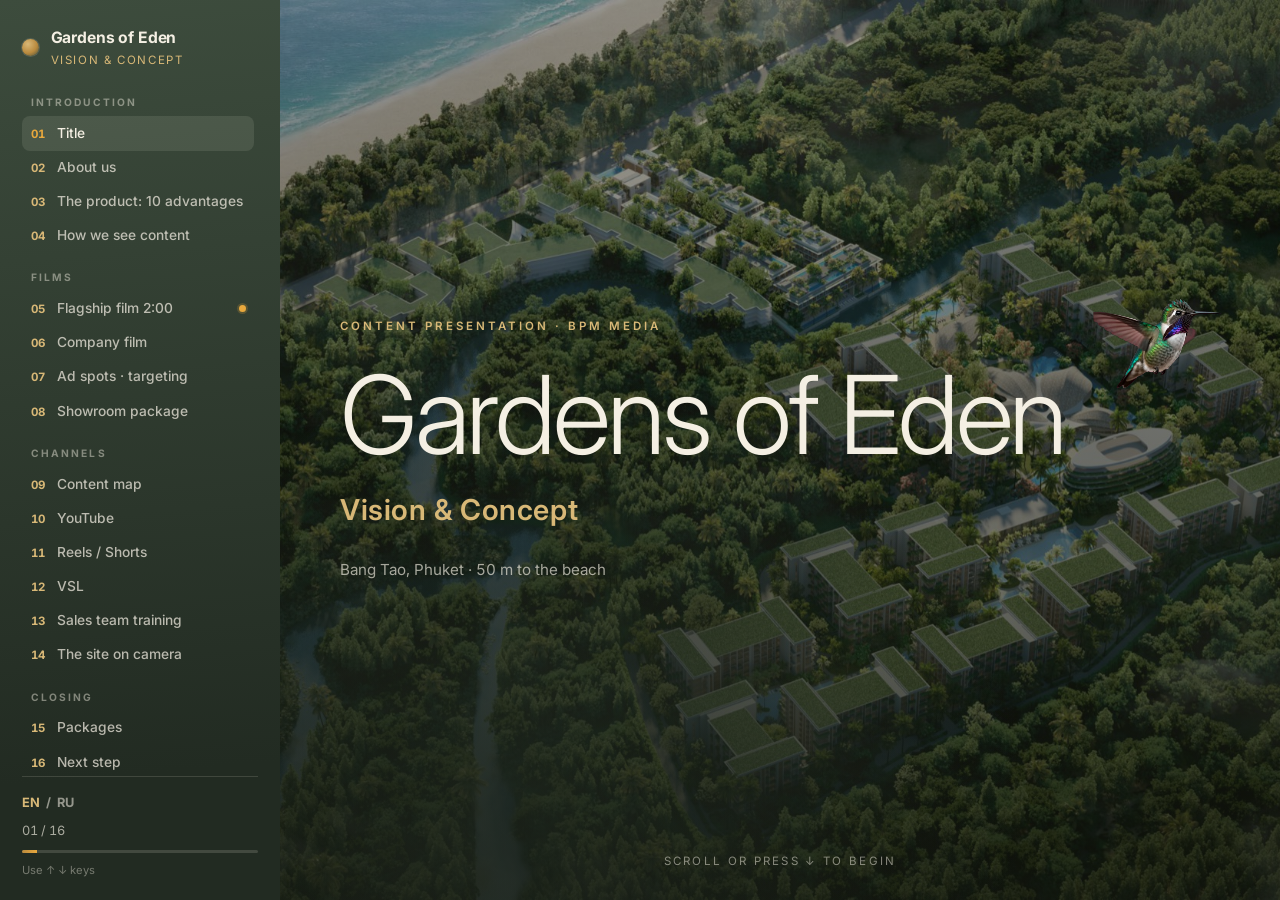
==== commit 7e8221f2: "Replace the Company film slide with the client's sales-pitch memo Full rebuild of s06 from the attac" ====
--- a/index.html
+++ b/index.html
@@ -417,121 +417,108 @@
           <div class="pager__viewport">
             <div class="pager__track" data-track>
 
-              <!-- Part I · Concept -->
+              <!-- Part I · 01 · The problem -->
               <div class="aboutpage">
-                <span class="badge" data-i18n="s06.p1badge">In development</span>
-                <h2 class="concept__title" data-i18n="s06.p1title">Meet the people behind an impeccable project</h2>
-                <p class="spec" data-i18n="s06.p1spec">One continuous idea · no interviews · trust as the product</p>
-                <p class="lead" data-i18n="s06.p1lead">This is a film about the people whose names stand behind every decision: the architect who won’t compromise on materials. The designer for whom an apartment is a life, not a set of rooms. The resident who wakes up every morning in a home that was a promise — and became reality. We introduce you to the people you trust with your money and your years ahead. And we leave the viewer with one thought: “I want to be part of what people like this create.”</p>
-                <ul class="pills">
-                  <li data-i18n="s06.p1k1">No Q&amp;A — one continuous idea</li>
-                  <li data-i18n="s06.p1k2">Every voice, one company value</li>
-                  <li data-i18n="s06.p1k3">RU / EN / ZH subtitles</li>
+                <span class="badge" data-i18n="s06.p1badge">01 · The problem</span>
+                <h2 class="concept__title" data-i18n="s06.p1title">Why $700K real estate can’t be sold with renders</h2>
+                <p class="lead" data-i18n="s06.p1lead">Phuket’s premium real-estate market is saturated. Hundreds of projects use the same tools: renders, drone shoots, PDF brochures, agents with a script. That’s a question about people and a company — and no marketing material closes it. Only real people you believe.</p>
+                <p class="pullquote" data-i18n="s06.p1quote">“Who am I handing my money to — and can I trust them?”</p>
+                <div class="triplet">
+                  <div class="triplet__item"><h4 data-i18n="s06.p1t1h">Distrust of the developer</h4><p data-i18n="s06.p1t1p">Phuket’s market remembers frozen construction sites. Trust in a new developer has to be earned.</p></div>
+                  <div class="triplet__item"><h4 data-i18n="s06.p1t2h">No chance for a face-to-face meeting</h4><p data-i18n="s06.p1t2p">A buyer in Moscow, Dubai or London decides remotely — based only on what they saw online.</p></div>
+                  <div class="triplet__item"><h4 data-i18n="s06.p1t3h">A price with no explanation</h4><p data-i18n="s06.p1t3p">Why is Eden pricier than the project next door? Without understanding the team and the philosophy, the price looks like overpaying.</p></div>
+                </div>
+              </div>
+
+              <!-- Part II · 02 · The solution -->
+              <div class="aboutpage">
+                <span class="badge" data-i18n="s06.p2badge">02 · The solution</span>
+                <h2 class="concept__title" data-i18n="s06.p2title">The company film — an introduction before the first meeting</h2>
+                <p class="lead" data-i18n="s06.p2lead">Not a faceless clip with a voiceover. Not an office interview with people reading off a script. Three minutes in which a buyer anywhere in the world meets the team, understands the project’s philosophy — and leaves with one thought:</p>
+                <p class="pullquote" data-i18n="s06.p2quote">“I want to live among people who think about their work like this.”</p>
+              </div>
+
+              <!-- Part III · 03 · The value -->
+              <div class="aboutpage">
+                <span class="badge" data-i18n="s06.p3badge">03 · The value</span>
+                <h2 class="concept__title" data-i18n="s06.p3title">What does this film actually do?</h2>
+                <ul class="list">
+                  <li data-i18n="s06.p3i1">Turns strangers into warm leads — the buyer calls the manager already warm, like someone who knows the team.</li>
+                  <li data-i18n="s06.p3i2">Removes the biggest doubt — “will they even finish it.” The CEO on his own site is a better guarantee than any legal document at this first stage.</li>
+                  <li data-i18n="s06.p3i3">Justifies the premium price — once the architect and the designer explain their choices, the price stops being an objection.</li>
+                  <li data-i18n="s06.p3i4">Works 24/7 across every market — shot once: Russia, the UAE, Europe, Israel, Asia. No travel, no salary.</li>
+                  <li data-i18n="s06.p3i5">Creates content that spreads on its own — a good film gets searched for, forwarded, shown to friends.</li>
+                  <li data-i18n="s06.p3i6">Sets Eden apart from every competitor for good — no competitor on Phuket has a film at this level; it’s a statement about the category.</li>
                 </ul>
               </div>
 
-              <!-- Part II · Values → voices -->
+              <!-- Part IV · Heroes → the questions they answer -->
               <div class="aboutpage">
-                <span class="badge" data-i18n="s06.p2badge">Values · voices</span>
-                <h2 class="concept__title" data-i18n="s06.p2title">Five themes that build trust in Gardens of Eden — and who speaks for each one on screen.</h2>
+                <span class="badge" data-i18n="s06.p4badge">Heroes</span>
+                <h2 class="concept__title" data-i18n="s06.p4title">Each hero closes one question the buyer is asking</h2>
                 <div class="valuegrid">
-                  <div class="valuecard"><p class="valuecard__topic" data-i18n="s06.p2f1">Trust and reputation</p><p class="valuecard__voice" data-i18n="s06.p2w1">Narrator — scale, experience, an impeccable track record</p></div>
-                  <div class="valuecard"><p class="valuecard__topic" data-i18n="s06.p2f2">Architecture built for decades</p><p class="valuecard__voice" data-i18n="s06.p2w2">Architect Martin Palleros — philosophy, materials that don’t age</p></div>
-                  <div class="valuecard"><p class="valuecard__topic" data-i18n="s06.p2f3">The feel of an actual home</p><p class="valuecard__voice" data-i18n="s06.p2w3">Interior designer Patricia Ho Duyen — warmth, detail, the feel of living</p></div>
-                  <div class="valuecard"><p class="valuecard__topic" data-i18n="s06.p2f4">The financial logic of the investment</p><p class="valuecard__voice" data-i18n="s06.p2w4">Narrator — the market, the returns, the Laguna Phuket precedent</p></div>
-                  <div class="valuecard"><p class="valuecard__topic" data-i18n="s06.p2f5">What living here is really like</p><p class="valuecard__voice" data-i18n="s06.p2w5">The resident — an honest testimony, from the inside</p></div>
-                </div>
-              </div>
-
-              <!-- Part III · Architect -->
-              <article class="concept">
-                <div class="concept__text">
-                  <span class="badge" data-i18n="s06.p3badge">On screen · Architect</span>
-                  <h2 class="concept__title">Martin Palleros</h2>
-                  <p class="spec" data-i18n="s06.p3spec">Chief architect · Tierra Design</p>
-                  <p class="lead" data-i18n="s06.p3lead">His task: prove the beauty here isn’t an accident — it’s hard-won. On screen he isn’t answering questions: he carries one line of a single continuous idea — “Beauty here isn’t an accident. Every decision was made on purpose.” — while his hand traces an angle, a joint, a texture on the model.</p>
-                  <ul class="pills">
-                    <li data-i18n="s06.p3k1">Twenty years on, the feeling holds</li>
-                    <li data-i18n="s06.p3k2">Balinese architecture, distilled</li>
-                    <li data-i18n="s06.p3k3">Hands on the model, not on a script</li>
-                  </ul>
-                </div>
-                <div class="concept__media">
-                  <div class="frame16 frame16--empty"><span class="frame16__cap" data-i18n="s06.p3media">Key frame · Martin &amp; the model</span></div>
-                </div>
-              </article>
-
-              <!-- Part IV · Designer -->
-              <article class="concept">
-                <div class="concept__text">
-                  <span class="badge" data-i18n="s06.p4badge">On screen · Interior designer</span>
-                  <h2 class="concept__title">Patricia Ho Duyen</h2>
-                  <p class="spec" data-i18n="s06.p4spec">Interior designer · White Jacket Studio</p>
-                  <p class="lead" data-i18n="s06.p4lead">Her task: make the viewer feel like they’ve already moved in. She doesn’t talk about furniture — she talks about the life inside it. Her line of the idea — “We’re not talking about furniture. We’re talking about the life inside it.” — while her hand moves across wood, fabric, tile, then she looks straight into the lens.</p>
-                  <ul class="pills">
-                    <li data-i18n="s06.p4k1">The detail most people miss</li>
-                    <li data-i18n="s06.p4k2">Warm, not staged</li>
-                    <li data-i18n="s06.p4k3">Hands on the materials</li>
-                  </ul>
-                </div>
-                <div class="concept__media">
-                  <div class="frame16 frame16--empty"><span class="frame16__cap" data-i18n="s06.p4media">Key frame · Patricia &amp; the materials</span></div>
-                </div>
-              </article>
-
-              <!-- Part V · Resident -->
-              <article class="concept">
-                <div class="concept__text">
-                  <span class="badge" data-i18n="s06.p5badge">On screen · Resident</span>
-                  <h2 class="concept__title" data-i18n="s06.p5title">The resident</h2>
-                  <p class="spec" data-i18n="s06.p5spec">Already bought · living here or waiting for handover</p>
-                  <p class="lead" data-i18n="s06.p5lead">Their task: say what no one on the team can say about themselves. A real, human testimony is the strongest instrument of trust in the whole film. No office, no studio — we shoot them on the beach, in a café, right on the construction site with the future home in view. Informal. Alive. Their line closes the idea: “I want to live among people who think about their work like this.”</p>
-                  <ul class="pills">
-                    <li data-i18n="s06.p5k1">No office, no studio</li>
-                    <li data-i18n="s06.p5k2">Beach, café or the site</li>
-                    <li data-i18n="s06.p5k3">Closes the idea</li>
-                  </ul>
-                </div>
-                <div class="concept__media">
-                  <div class="frame16 frame16--empty"><span class="frame16__cap" data-i18n="s06.p5media">Key frame · The resident, at the site</span></div>
-                </div>
-              </article>
-
-              <!-- Part VI · Structure -->
+                  <div class="valuecard"><p class="valuecard__topic" data-i18n="s06.p4f1">“Will they actually finish it? Won’t I get cheated?”</p><p class="valuecard__voice" data-i18n="s06.p4w1">CEO Alexander Chuvalov — scale, experience, reputation</p></div>
+                  <div class="valuecard"><p class="valuecard__topic" data-i18n="s06.p4f2">“Will it still be beautiful in 10 years?”</p><p class="valuecard__voice" data-i18n="s06.p4w2">Architect Martin Palleros — philosophy, permanence</p></div>
+                  <div class="valuecard"><p class="valuecard__topic" data-i18n="s06.p4f3">“Is this an apartment, or an actual home?”</p><p class="valuecard__voice" data-i18n="s06.p4w3">Designer Patricia Ho Duyen — warmth, detail, life</p></div>
+                  <div class="valuecard"><p class="valuecard__topic" data-i18n="s06.p4f4">“Is this a smart investment?”</p><p class="valuecard__voice" data-i18n="s06.p4w4">MD Roman Gorin — market, returns, insider knowledge</p></div>
+                  <div class="valuecard"><p class="valuecard__topic" data-i18n="s06.p4f5">“Will I actually be comfortable living here?”</p><p class="valuecard__voice" data-i18n="s06.p4w5">A real buyer — living testimony, from the inside</p></div>
+                </div>
+              </div>
+
+              <!-- Part V · 04 · Structure -->
               <div class="aboutpage">
-                <span class="badge" data-i18n="s06.p6badge">Structure · 3 minutes</span>
-                <h2 class="concept__title" data-i18n="s06.p6title">Three minutes, six beats</h2>
-                <p class="lead" data-i18n="s06.p6lead">No Q&amp;A anywhere in the edit — a single idea, carried in relay from a wide shot to a voice to a face to a place.</p>
+                <span class="badge" data-i18n="s06.p5badge">04 · Structure</span>
+                <h2 class="concept__title" data-i18n="s06.p5title">Three minutes. Five emotions. One decision.</h2>
+                <p class="spec" data-i18n="s06.p5spec">Three shooting rules that can’t be broken</p>
+                <div class="triplet">
+                  <div class="triplet__item"><h4 data-i18n="s06.p5t1h">Nobody sits at a table</h4><p data-i18n="s06.p5t1p">The CEO on site, the architect with the model in hand, the MD on the beach. A table kills trust.</p></div>
+                  <div class="triplet__item"><h4 data-i18n="s06.p5t2h">Nobody talks for more than 30 seconds straight</h4><p data-i18n="s06.p5t2p">Between lines — shots of the place, hands, details, nature. The rhythm breathes.</p></div>
+                  <div class="triplet__item"><h4 data-i18n="s06.p5t3h">One question per person</h4><p data-i18n="s06.p5t3p">The one that makes them speak from the heart, not from a script.</p></div>
+                </div>
                 <div class="filmtimeline">
                   <div class="filmtimeline__row filmtimeline__row--beat">
                     <span class="filmtimeline__time">0:00–0:20</span>
-                    <div><p class="filmtimeline__title" data-i18n="s06.p6r1t">Opening — not one word</p><p class="filmtimeline__text" data-i18n="s06.p6r1d">Just a picture: the park, the sea, the building rising in golden light. Music. No faces yet. The feeling of a place.</p></div>
+                    <div><p class="filmtimeline__title" data-i18n="s06.p5r1t">The place — dawn over the park</p><p class="filmtimeline__text" data-i18n="s06.p5r1d">The sea. The build rising in golden light. No words. Emotion: anticipation.</p></div>
                   </div>
                   <div class="filmtimeline__row">
                     <span class="filmtimeline__time">0:20–0:50</span>
-                    <div><p class="filmtimeline__title" data-i18n="s06.p6r2t">Narrator — why any of this matters</p><p class="filmtimeline__text" data-i18n="s06.p6r2d">Over the site in golden light. 25–30 sec. One key line — the voice itself is the moment.</p></div>
+                    <div><p class="filmtimeline__title" data-i18n="s06.p5r2t">CEO Chuvalov</p><p class="filmtimeline__text" data-i18n="s06.p5r2d">On site. A hard hat. One answer: “What do I personally promise everyone who buys here?” Emotion: trust.</p></div>
                   </div>
                   <div class="filmtimeline__row">
                     <span class="filmtimeline__time">0:50–1:20</span>
-                    <div><p class="filmtimeline__title" data-i18n="s06.p6r3t">Architect — why it's beautiful forever</p><p class="filmtimeline__text" data-i18n="s06.p6r3d">Martin with the model or on site. 25–30 sec. He speaks about one specific detail.</p></div>
+                    <div><p class="filmtimeline__title" data-i18n="s06.p5r3t">Architect Palleros</p><p class="filmtimeline__text" data-i18n="s06.p5r3d">With the model. One specific detail. What still looks beautiful in 20 years. Emotion: confidence in quality.</p></div>
                   </div>
                   <div class="filmtimeline__row">
                     <span class="filmtimeline__time">1:20–1:50</span>
-                    <div><p class="filmtimeline__title" data-i18n="s06.p6r4t">Designer — why you'll want to live here</p><p class="filmtimeline__text" data-i18n="s06.p6r4d">Patricia inside a furnished apartment or the showroom. Warmth, detail, hands.</p></div>
+                    <div><p class="filmtimeline__title" data-i18n="s06.p5r4t">Designer Ho Duyen</p><p class="filmtimeline__text" data-i18n="s06.p5r4d">Inside the space. Touching surfaces. Who she designed it for. Emotion: “this was made for me.”</p></div>
                   </div>
                   <div class="filmtimeline__row">
                     <span class="filmtimeline__time">1:50–2:20</span>
-                    <div><p class="filmtimeline__title" data-i18n="s06.p6r5t">Narrator — why this is smart money</p><p class="filmtimeline__text" data-i18n="s06.p6r5d">Over the beach or the market context. Strategic, like an insider — never like a salesperson. Short, to the point.</p></div>
+                    <div><p class="filmtimeline__title" data-i18n="s06.p5r5t">MD Gorin</p><p class="filmtimeline__text" data-i18n="s06.p5r5d">The lobby, next to the project model. Speaks like an insider — why this place, why now. Emotion: confidence in the investment.</p></div>
                   </div>
                   <div class="filmtimeline__row filmtimeline__row--beat">
                     <span class="filmtimeline__time">2:20–2:45</span>
-                    <div><p class="filmtimeline__title" data-i18n="s06.p6r6t">Resident — living testimony</p><p class="filmtimeline__text" data-i18n="s06.p6r6d">Informal. One line: “At what moment did you know — this is it.”</p></div>
+                    <div><p class="filmtimeline__title" data-i18n="s06.p5r6t">The resident</p><p class="filmtimeline__text" data-i18n="s06.p5r6d">One question: “At what moment did you know — I’m buying.” Living testimony. Emotion: social proof.</p></div>
                   </div>
                   <div class="filmtimeline__row">
                     <span class="filmtimeline__time">2:45–3:00</span>
-                    <div><p class="filmtimeline__title" data-i18n="s06.p6r7t">Final — back to the place</p><p class="filmtimeline__text" data-i18n="s06.p6r7d">Sunset over the Andaman Sea. Silence. Logo. The site.</p></div>
+                    <div><p class="filmtimeline__title" data-i18n="s06.p5r7t">The place — sunset</p><p class="filmtimeline__text" data-i18n="s06.p5r7d">Over the Andaman Sea. Silence. Logo. Emotion: “I want to be here.”</p></div>
                   </div>
                 </div>
+              </div>
+
+              <!-- Part VI · 05 · Why now -->
+              <div class="aboutpage">
+                <span class="badge" data-i18n="s06.p6badge">05 · Why now</span>
+                <h2 class="concept__title" data-i18n="s06.p6title">The complex isn’t finished yet. That’s not a problem — it’s an advantage.</h2>
+                <p class="lead" data-i18n="s06.p6lead">Most people shoot their company film once the building is finished — but by then half the units are already sold. Shooting it now means investing in sales at the most important stage: when what’s being sold isn’t an apartment, but a promise and trust in the team.</p>
+                <div class="triplet">
+                  <div class="triplet__item"><h4 data-i18n="s06.p6t1h">Pre-production</h4><p data-i18n="s06.p6t1p">Script, storyboard, location scouting and edit references.</p></div>
+                  <div class="triplet__item"><h4 data-i18n="s06.p6t2h">Production</h4><p data-i18n="s06.p6t2p">4–5 shooting days on Phuket: cinema camera, light, sound, drone. Interviews with 5 heroes + b-roll of every location.</p></div>
+                  <div class="triplet__item"><h4 data-i18n="s06.p6t3h">Post-production</h4><p data-i18n="s06.p6t3p">3-minute edit, color grade, sound design, RU/EN subtitles, cutdowns for Reels and a 60-sec version.</p></div>
+                </div>
+                <p class="lead lead--meta" data-i18n="s06.p6close1">A good film is shot once. And it works for years.</p>
+                <p class="lead lead--meta" data-i18n="s06.p6close2">The company film isn’t a marketing expense. It’s an investment in trust that converts into sales.</p>
               </div>
 
             </div>
--- a/styles.css
+++ b/styles.css
@@ -588,6 +588,15 @@
 }
 .valuecard__voice::before { content: "→"; position: absolute; left: 0; top: 0; color: var(--accent); font-weight: 700; }
 
+/* --- Pull-quote (a short, emphasized line the buyer/viewer would say) --- */
+.pullquote {
+  border-left: 3px solid var(--accent);
+  margin: 1.4rem 0 0; padding: 0.1rem 0 0.1rem 1.2rem;
+  font-size: clamp(1.1rem, 2.2vw, 1.4rem); font-weight: 600;
+  color: var(--fg); max-width: 46ch; line-height: 1.4;
+}
+.slide--dark .pullquote { color: var(--cream); border-left-color: var(--brass-soft); }
+
 /* --- Film timeline (beat-by-beat structure) --- */
 .filmtimeline { display: grid; gap: 0.6rem; margin-top: 1.6rem; max-width: 760px; }
 .filmtimeline__row {
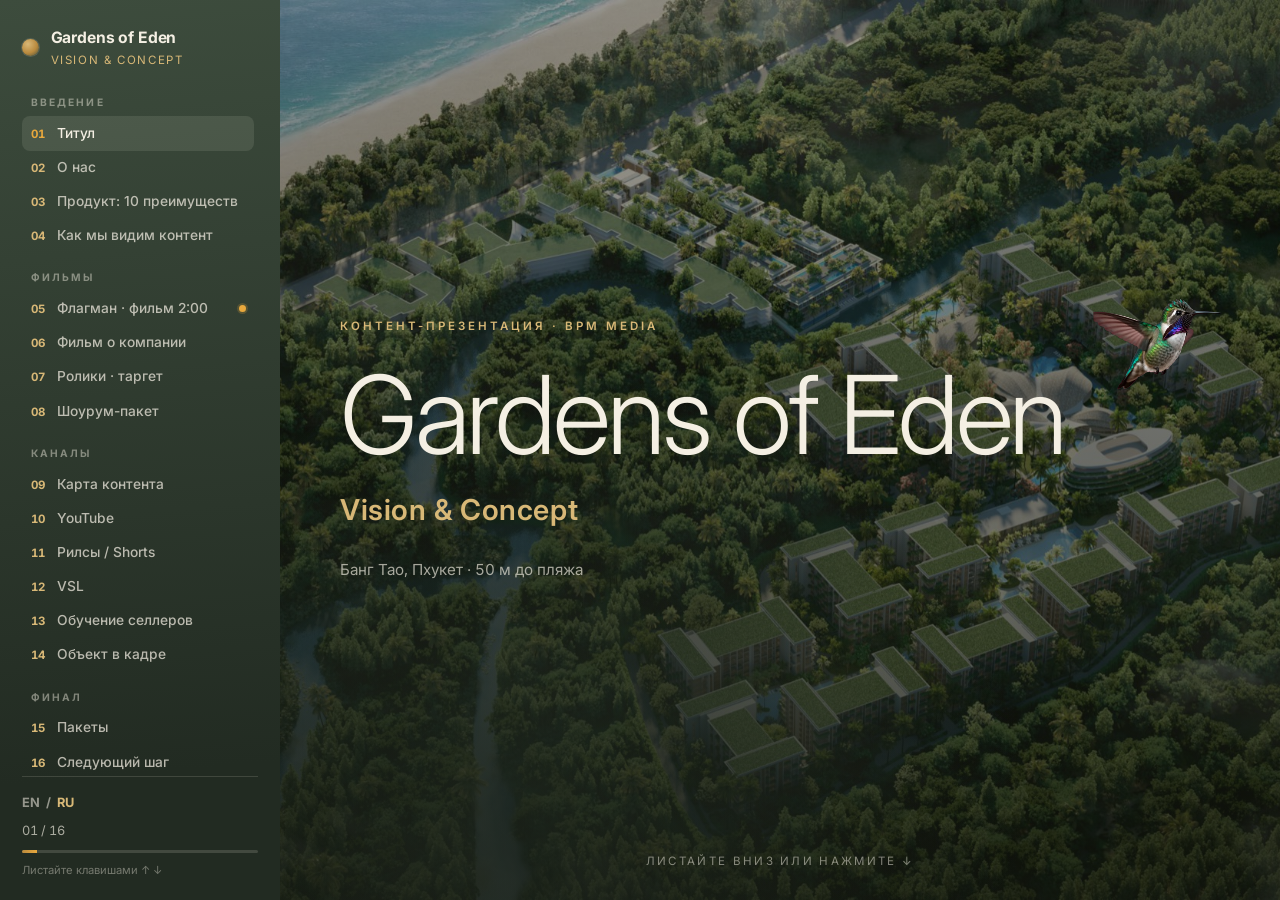
==== commit d955175e: "Rebuild Company film slide (s06) as a documentary treatment Supersede the sales-pitch memo version o" ====
--- a/index.html
+++ b/index.html
@@ -18,7 +18,7 @@
   <link rel="preconnect" href="https://fonts.gstatic.com" crossorigin />
   <link href="https://fonts.googleapis.com/css2?family=Inter:wght@300;400;500;600;700;800&display=swap" rel="stylesheet" />
 
-  <link rel="stylesheet" href="styles.css" />
+  <link rel="stylesheet" href="styles.css?v=6" />
 </head>
 <body>
   <!-- ===== Mobile top bar ===== -->
@@ -401,13 +401,13 @@
           <div class="pagerhead">
             <div>
               <p class="slide__no">06</p>
-              <p class="pagerhead__kicker" data-i18n="s06.kicker">Company film · 3 min · trust through faces</p>
+              <p class="pagerhead__kicker" data-i18n="s06.kicker">Company film · documentary · ~10 min</p>
             </div>
             <div class="pager__ctrl">
               <button class="carousel__arrow" type="button" data-prev data-i18n="s06.prevAria" data-i18n-attr="aria-label" aria-label="Previous part">
                 <svg viewBox="0 0 24 24" aria-hidden="true" fill="none" stroke="currentColor" stroke-width="1.6" stroke-linecap="round" stroke-linejoin="round"><path d="M15 6l-6 6 6 6" /></svg>
               </button>
-              <span class="pager__counter" data-counter>01 / 06</span>
+              <span class="pager__counter" data-counter>01 / 07</span>
               <button class="carousel__arrow" type="button" data-next data-i18n="s06.nextAria" data-i18n-attr="aria-label" aria-label="Next part">
                 <svg viewBox="0 0 24 24" aria-hidden="true" fill="none" stroke="currentColor" stroke-width="1.6" stroke-linecap="round" stroke-linejoin="round"><path d="M9 6l6 6-6 6" /></svg>
               </button>
@@ -417,109 +417,137 @@
           <div class="pager__viewport">
             <div class="pager__track" data-track>
 
-              <!-- Part I · 01 · The problem -->
-              <div class="aboutpage">
-                <span class="badge" data-i18n="s06.p1badge">01 · The problem</span>
-                <h2 class="concept__title" data-i18n="s06.p1title">Why $700K real estate can’t be sold with renders</h2>
-                <p class="lead" data-i18n="s06.p1lead">Phuket’s premium real-estate market is saturated. Hundreds of projects use the same tools: renders, drone shoots, PDF brochures, agents with a script. That’s a question about people and a company — and no marketing material closes it. Only real people you believe.</p>
-                <p class="pullquote" data-i18n="s06.p1quote">“Who am I handing my money to — and can I trust them?”</p>
-                <div class="triplet">
-                  <div class="triplet__item"><h4 data-i18n="s06.p1t1h">Distrust of the developer</h4><p data-i18n="s06.p1t1p">Phuket’s market remembers frozen construction sites. Trust in a new developer has to be earned.</p></div>
-                  <div class="triplet__item"><h4 data-i18n="s06.p1t2h">No chance for a face-to-face meeting</h4><p data-i18n="s06.p1t2p">A buyer in Moscow, Dubai or London decides remotely — based only on what they saw online.</p></div>
-                  <div class="triplet__item"><h4 data-i18n="s06.p1t3h">A price with no explanation</h4><p data-i18n="s06.p1t3p">Why is Eden pricier than the project next door? Without understanding the team and the philosophy, the price looks like overpaying.</p></div>
-                </div>
-              </div>
-
-              <!-- Part II · 02 · The solution -->
-              <div class="aboutpage">
-                <span class="badge" data-i18n="s06.p2badge">02 · The solution</span>
-                <h2 class="concept__title" data-i18n="s06.p2title">The company film — an introduction before the first meeting</h2>
-                <p class="lead" data-i18n="s06.p2lead">Not a faceless clip with a voiceover. Not an office interview with people reading off a script. Three minutes in which a buyer anywhere in the world meets the team, understands the project’s philosophy — and leaves with one thought:</p>
-                <p class="pullquote" data-i18n="s06.p2quote">“I want to live among people who think about their work like this.”</p>
-              </div>
-
-              <!-- Part III · 03 · The value -->
-              <div class="aboutpage">
-                <span class="badge" data-i18n="s06.p3badge">03 · The value</span>
-                <h2 class="concept__title" data-i18n="s06.p3title">What does this film actually do?</h2>
-                <ul class="list">
-                  <li data-i18n="s06.p3i1">Turns strangers into warm leads — the buyer calls the manager already warm, like someone who knows the team.</li>
-                  <li data-i18n="s06.p3i2">Removes the biggest doubt — “will they even finish it.” The CEO on his own site is a better guarantee than any legal document at this first stage.</li>
-                  <li data-i18n="s06.p3i3">Justifies the premium price — once the architect and the designer explain their choices, the price stops being an objection.</li>
-                  <li data-i18n="s06.p3i4">Works 24/7 across every market — shot once: Russia, the UAE, Europe, Israel, Asia. No travel, no salary.</li>
-                  <li data-i18n="s06.p3i5">Creates content that spreads on its own — a good film gets searched for, forwarded, shown to friends.</li>
-                  <li data-i18n="s06.p3i6">Sets Eden apart from every competitor for good — no competitor on Phuket has a film at this level; it’s a statement about the category.</li>
-                </ul>
-              </div>
-
-              <!-- Part IV · Heroes → the questions they answer -->
-              <div class="aboutpage">
-                <span class="badge" data-i18n="s06.p4badge">Heroes</span>
-                <h2 class="concept__title" data-i18n="s06.p4title">Each hero closes one question the buyer is asking</h2>
-                <div class="valuegrid">
-                  <div class="valuecard"><p class="valuecard__topic" data-i18n="s06.p4f1">“Will they actually finish it? Won’t I get cheated?”</p><p class="valuecard__voice" data-i18n="s06.p4w1">CEO Alexander Chuvalov — scale, experience, reputation</p></div>
-                  <div class="valuecard"><p class="valuecard__topic" data-i18n="s06.p4f2">“Will it still be beautiful in 10 years?”</p><p class="valuecard__voice" data-i18n="s06.p4w2">Architect Martin Palleros — philosophy, permanence</p></div>
-                  <div class="valuecard"><p class="valuecard__topic" data-i18n="s06.p4f3">“Is this an apartment, or an actual home?”</p><p class="valuecard__voice" data-i18n="s06.p4w3">Designer Patricia Ho Duyen — warmth, detail, life</p></div>
-                  <div class="valuecard"><p class="valuecard__topic" data-i18n="s06.p4f4">“Is this a smart investment?”</p><p class="valuecard__voice" data-i18n="s06.p4w4">MD Roman Gorin — market, returns, insider knowledge</p></div>
-                  <div class="valuecard"><p class="valuecard__topic" data-i18n="s06.p4f5">“Will I actually be comfortable living here?”</p><p class="valuecard__voice" data-i18n="s06.p4w5">A real buyer — living testimony, from the inside</p></div>
-                </div>
-              </div>
-
-              <!-- Part V · 04 · Structure -->
-              <div class="aboutpage">
-                <span class="badge" data-i18n="s06.p5badge">04 · Structure</span>
-                <h2 class="concept__title" data-i18n="s06.p5title">Three minutes. Five emotions. One decision.</h2>
-                <p class="spec" data-i18n="s06.p5spec">Three shooting rules that can’t be broken</p>
-                <div class="triplet">
-                  <div class="triplet__item"><h4 data-i18n="s06.p5t1h">Nobody sits at a table</h4><p data-i18n="s06.p5t1p">The CEO on site, the architect with the model in hand, the MD on the beach. A table kills trust.</p></div>
-                  <div class="triplet__item"><h4 data-i18n="s06.p5t2h">Nobody talks for more than 30 seconds straight</h4><p data-i18n="s06.p5t2p">Between lines — shots of the place, hands, details, nature. The rhythm breathes.</p></div>
-                  <div class="triplet__item"><h4 data-i18n="s06.p5t3h">One question per person</h4><p data-i18n="s06.p5t3p">The one that makes them speak from the heart, not from a script.</p></div>
-                </div>
-                <div class="filmtimeline">
-                  <div class="filmtimeline__row filmtimeline__row--beat">
-                    <span class="filmtimeline__time">0:00–0:20</span>
-                    <div><p class="filmtimeline__title" data-i18n="s06.p5r1t">The place — dawn over the park</p><p class="filmtimeline__text" data-i18n="s06.p5r1d">The sea. The build rising in golden light. No words. Emotion: anticipation.</p></div>
-                  </div>
-                  <div class="filmtimeline__row">
-                    <span class="filmtimeline__time">0:20–0:50</span>
-                    <div><p class="filmtimeline__title" data-i18n="s06.p5r2t">CEO Chuvalov</p><p class="filmtimeline__text" data-i18n="s06.p5r2d">On site. A hard hat. One answer: “What do I personally promise everyone who buys here?” Emotion: trust.</p></div>
-                  </div>
-                  <div class="filmtimeline__row">
-                    <span class="filmtimeline__time">0:50–1:20</span>
-                    <div><p class="filmtimeline__title" data-i18n="s06.p5r3t">Architect Palleros</p><p class="filmtimeline__text" data-i18n="s06.p5r3d">With the model. One specific detail. What still looks beautiful in 20 years. Emotion: confidence in quality.</p></div>
-                  </div>
-                  <div class="filmtimeline__row">
-                    <span class="filmtimeline__time">1:20–1:50</span>
-                    <div><p class="filmtimeline__title" data-i18n="s06.p5r4t">Designer Ho Duyen</p><p class="filmtimeline__text" data-i18n="s06.p5r4d">Inside the space. Touching surfaces. Who she designed it for. Emotion: “this was made for me.”</p></div>
-                  </div>
-                  <div class="filmtimeline__row">
-                    <span class="filmtimeline__time">1:50–2:20</span>
-                    <div><p class="filmtimeline__title" data-i18n="s06.p5r5t">MD Gorin</p><p class="filmtimeline__text" data-i18n="s06.p5r5d">The lobby, next to the project model. Speaks like an insider — why this place, why now. Emotion: confidence in the investment.</p></div>
-                  </div>
-                  <div class="filmtimeline__row filmtimeline__row--beat">
-                    <span class="filmtimeline__time">2:20–2:45</span>
-                    <div><p class="filmtimeline__title" data-i18n="s06.p5r6t">The resident</p><p class="filmtimeline__text" data-i18n="s06.p5r6d">One question: “At what moment did you know — I’m buying.” Living testimony. Emotion: social proof.</p></div>
-                  </div>
-                  <div class="filmtimeline__row">
-                    <span class="filmtimeline__time">2:45–3:00</span>
-                    <div><p class="filmtimeline__title" data-i18n="s06.p5r7t">The place — sunset</p><p class="filmtimeline__text" data-i18n="s06.p5r7d">Over the Andaman Sea. Silence. Logo. Emotion: “I want to be here.”</p></div>
-                  </div>
-                </div>
-              </div>
-
-              <!-- Part VI · 05 · Why now -->
-              <div class="aboutpage">
-                <span class="badge" data-i18n="s06.p6badge">05 · Why now</span>
-                <h2 class="concept__title" data-i18n="s06.p6title">The complex isn’t finished yet. That’s not a problem — it’s an advantage.</h2>
-                <p class="lead" data-i18n="s06.p6lead">Most people shoot their company film once the building is finished — but by then half the units are already sold. Shooting it now means investing in sales at the most important stage: when what’s being sold isn’t an apartment, but a promise and trust in the team.</p>
-                <div class="triplet">
-                  <div class="triplet__item"><h4 data-i18n="s06.p6t1h">Pre-production</h4><p data-i18n="s06.p6t1p">Script, storyboard, location scouting and edit references.</p></div>
-                  <div class="triplet__item"><h4 data-i18n="s06.p6t2h">Production</h4><p data-i18n="s06.p6t2p">4–5 shooting days on Phuket: cinema camera, light, sound, drone. Interviews with 5 heroes + b-roll of every location.</p></div>
-                  <div class="triplet__item"><h4 data-i18n="s06.p6t3h">Post-production</h4><p data-i18n="s06.p6t3p">3-minute edit, color grade, sound design, RU/EN subtitles, cutdowns for Reels and a 60-sec version.</p></div>
-                </div>
-                <p class="lead lead--meta" data-i18n="s06.p6close1">A good film is shot once. And it works for years.</p>
-                <p class="lead lead--meta" data-i18n="s06.p6close2">The company film isn’t a marketing expense. It’s an investment in trust that converts into sales.</p>
-              </div>
+              <!-- 01 · What it is -->
+              <article class="concept">
+                <div class="concept__text">
+                  <span class="badge" data-i18n="s06.c1badge">Documentary</span>
+                  <h2 class="concept__title" data-i18n="s06.c1title">Not an ad — a short film about the project</h2>
+                  <p class="spec" data-i18n="s06.c1spec">~10 min · interviews + texture</p>
+                  <p class="lead" data-i18n="s06.c1lead">A ~10-minute documentary of interviews. The people behind Gardens of Eden speak in their own words; between the lines — the texture of the place: hands, details, light, nature. It watches like cinema, not a presentation.</p>
+                </div>
+                <div class="concept__media">
+                  <div class="frame16"><span class="frameimg__no">01</span><span class="frame16__cap" data-i18n="s06.c1media">A short film</span></div>
+                </div>
+              </article>
+
+              <!-- 02 · Why interviews, not renders -->
+              <article class="concept">
+                <div class="concept__text">
+                  <span class="badge" data-i18n="s06.c2badge">Trust through people</span>
+                  <h2 class="concept__title" data-i18n="s06.c2title">Renders show walls. People show intent.</h2>
+                  <p class="spec" data-i18n="s06.c2spec">What no render can do</p>
+                  <p class="lead" data-i18n="s06.c2lead">In the premium segment a buyer isn’t choosing square metres — they’re choosing the people they trust with the decision. Real creators, talking about what they poured themselves into, do what no render ever will.</p>
+                </div>
+                <div class="concept__media">
+                  <div class="frame16"><span class="frameimg__no">02</span><span class="frame16__cap" data-i18n="s06.c2media">People, not renders</span></div>
+                </div>
+              </article>
+
+              <!-- 03 · Three acts -->
+              <article class="concept">
+                <div class="concept__text">
+                  <span class="badge" data-i18n="s06.c3badge">Structure</span>
+                  <h2 class="concept__title" data-i18n="s06.c3title">Three acts, like a film</h2>
+                  <p class="spec" data-i18n="s06.c3spec">Vision · Soul · Life</p>
+                  <ul class="list">
+                    <li data-i18n="s06.c3a1">Act I · Vision — the land, the idea, why this way (founder + architect)</li>
+                    <li data-i18n="s06.c3a2">Act II · Soul — the operator (Minor Hotels), design, dining, wellness: the people who bring it to life</li>
+                    <li data-i18n="s06.c3a3">Act III · Life — a day in the resident’s life; the feeling it’s all for</li>
+                  </ul>
+                </div>
+                <div class="concept__media">
+                  <div class="frame16"><span class="frameimg__no">03</span><span class="frame16__cap" data-i18n="s06.c3media">Vision → Soul → Life</span></div>
+                </div>
+              </article>
+
+              <!-- 04 · The cast -->
+              <article class="concept">
+                <div class="concept__text">
+                  <span class="badge" data-i18n="s06.c4badge">The cast</span>
+                  <h2 class="concept__title" data-i18n="s06.c4title">Each speaks their own truth</h2>
+                  <p class="spec" data-i18n="s06.c4spec">One or two deep questions each</p>
+                  <ul class="list">
+                    <li data-i18n="s06.c4h1">The founder (Amal Group) — the vision and a personal promise</li>
+                    <li data-i18n="s06.c4h2">The operator, Minor Hotels — how a global hotelier will run daily life for residents</li>
+                    <li data-i18n="s06.c4h3">The architect — why the garden is the hero, not the building</li>
+                    <li data-i18n="s06.c4h4">The designer — details, materials, the Etro aesthetic</li>
+                    <li data-i18n="s06.c4h5">GOCO · wellness — rituals, care, a philosophy of well-being</li>
+                    <li data-i18n="s06.c4h6">Etro Cafe · the restaurateur — the taste and mood of the place</li>
+                    <li data-i18n="s06.c4h7">A resident — living proof from the inside</li>
+                  </ul>
+                </div>
+                <div class="concept__media">
+                  <div class="frame16"><span class="frameimg__no">04</span><span class="frame16__cap" data-i18n="s06.c4media">Voices of the project</span></div>
+                </div>
+              </article>
+
+              <!-- 05 · How we shoot -->
+              <article class="concept">
+                <div class="concept__text">
+                  <span class="badge" data-i18n="s06.c5badge">Method</span>
+                  <h2 class="concept__title" data-i18n="s06.c5title">Script and questions — prepared and approved first</h2>
+                  <p class="spec" data-i18n="s06.c5spec">Crafted cinema, not improvisation</p>
+                  <ul class="list">
+                    <li data-i18n="s06.c5m1">A detailed script and questions, written in advance and signed off before the shoot</li>
+                    <li data-i18n="s06.c5m2">No one reads from a card — everyone speaks for themselves</li>
+                    <li data-i18n="s06.c5m3">Between interviews — b-roll: the place, hands, details, nature. The rhythm breathes.</li>
+                    <li data-i18n="s06.c5m4">Cine camera, light, sound, drone</li>
+                  </ul>
+                </div>
+                <div class="concept__media">
+                  <div class="frame16"><span class="frameimg__no">05</span><span class="frame16__cap" data-i18n="s06.c5media">Crafted cinema</span></div>
+                </div>
+              </article>
+
+              <!-- 06 · Content multiplication -->
+              <article class="concept">
+                <div class="concept__text">
+                  <span class="badge" data-i18n="s06.c6badge">One shoot</span>
+                  <h2 class="concept__title" data-i18n="s06.c6title">One film → 25–30 pieces of content</h2>
+                  <p class="spec" data-i18n="s06.c6spec">The film, plus months of Reels</p>
+                  <p class="lead" data-i18n="s06.c6lead">The main ~10-minute film is the foundation of trust — for the site, decks and meetings.</p>
+                  <ul class="list">
+                    <li data-i18n="s06.c6x1">From each hero — 3–4 vertical Reels from what didn’t make the final cut</li>
+                    <li data-i18n="s06.c6x2">7–8 heroes × 3–4 = 25–30 clips for social, all about this place</li>
+                    <li data-i18n="s06.c6x3">One shoot cycle → the film plus months of content in the feed</li>
+                  </ul>
+                </div>
+                <div class="concept__media">
+                  <div class="frame16"><span class="frameimg__no">06</span><span class="frame16__cap" data-i18n="s06.c6media">Film + 25–30 Reels</span></div>
+                </div>
+              </article>
+
+              <!-- 07 · Precedent -->
+              <article class="concept">
+                <div class="concept__text">
+                  <span class="badge" data-i18n="s06.c7badge">The best do exactly this</span>
+                  <h2 class="concept__title" data-i18n="s06.c7title">A documentary strengthens the brand</h2>
+                  <p class="spec" data-i18n="s06.c7spec">Not an experiment — the premium-segment norm</p>
+                  <ul class="list list--links">
+                    <li>
+                      <button class="exlink" type="button" data-video="bQQrdf2mPDg" data-i18n="s06.c7e1a">Aman</button> ·
+                      <button class="exlink" type="button" data-video="R3Y8-mALSj8" data-i18n="s06.c7e1b">Rosewood “A Sense of Place”</button> ·
+                      <button class="exlink" type="button" data-video="DDcoM3wwbos" data-i18n="s06.c7e1c">Belmond</button>
+                      <span data-i18n="s06.c7e1t">— hospitality told as culture</span>
+                    </li>
+                    <li>
+                      <button class="exlink" type="button" data-video="DRSFoP24jLM" data-i18n="s06.c7e2">Zaha Hadid · One Thousand Museum</button>
+                      <span data-i18n="s06.c7e2t">— a full PBS documentary about a developer’s tower</span>
+                    </li>
+                    <li>
+                      <button class="exlink" type="button" data-video="Lk7rn4bGO7Q" data-i18n="s06.c7e3">OMNIYAT, Dubai</button>
+                      <span data-i18n="s06.c7e3t">— a founder’s film for its branded residences</span>
+                    </li>
+                    <li>
+                      <button class="exlink" type="button" data-video="SYsRrnrUs4E" data-i18n="s06.c7e4">Hermès “Footsteps Across the World”</button>
+                      <span data-i18n="s06.c7e4t">— an interview-doc about meaning, not product</span>
+                    </li>
+                  </ul>
+                </div>
+                <div class="concept__media">
+                  <div class="frame16"><span class="frameimg__no">07</span><span class="frame16__cap" data-i18n="s06.c7media">The precedent is set</span></div>
+                </div>
+              </article>
 
             </div>
           </div>
@@ -775,6 +803,15 @@
     </video>
   </div>
 
-  <script src="app.js"></script>
+  <!-- Video lightbox (precedent players) -->
+  <div class="videobox" id="videobox" aria-hidden="true" role="dialog" aria-modal="true" aria-label="Video">
+    <button class="videobox__close" type="button" aria-label="Close">&times;</button>
+    <div class="videobox__frame">
+      <iframe id="videoboxIframe" title="Video" allow="autoplay; fullscreen; encrypted-media; picture-in-picture" allowfullscreen></iframe>
+    </div>
+    <a class="videobox__yt" id="videoboxYt" href="#" target="_blank" rel="noopener">YouTube ↗</a>
+  </div>
+
+  <script src="app.js?v=6"></script>
 </body>
 </html>
--- a/styles.css
+++ b/styles.css
@@ -571,52 +571,6 @@
 }
 .usp__win::before { content: "→"; position: absolute; left: 0; top: 0; color: var(--accent); font-weight: 700; }
 
-/* --- Value → voice grid (company film, values not fears) --- */
-.valuegrid {
-  display: grid; grid-template-columns: repeat(auto-fit, minmax(300px, 1fr));
-  gap: clamp(0.7rem, 1.5vw, 1rem); margin-top: 1.6rem;
-}
-.valuecard {
-  border: 1px solid var(--line); border-radius: var(--radius);
-  padding: 0.9rem 1.05rem; background: var(--bg);
-}
-.slide:nth-child(even) .valuecard { background: var(--cream); }
-.valuecard__topic { font-size: 0.82rem; font-weight: 600; color: var(--fg-muted); margin-bottom: 0.35rem; }
-.valuecard__voice {
-  position: relative; padding-left: 1.25rem;
-  font-size: 0.94rem; font-weight: 600; color: var(--fg);
-}
-.valuecard__voice::before { content: "→"; position: absolute; left: 0; top: 0; color: var(--accent); font-weight: 700; }
-
-/* --- Pull-quote (a short, emphasized line the buyer/viewer would say) --- */
-.pullquote {
-  border-left: 3px solid var(--accent);
-  margin: 1.4rem 0 0; padding: 0.1rem 0 0.1rem 1.2rem;
-  font-size: clamp(1.1rem, 2.2vw, 1.4rem); font-weight: 600;
-  color: var(--fg); max-width: 46ch; line-height: 1.4;
-}
-.slide--dark .pullquote { color: var(--cream); border-left-color: var(--brass-soft); }
-
-/* --- Film timeline (beat-by-beat structure) --- */
-.filmtimeline { display: grid; gap: 0.6rem; margin-top: 1.6rem; max-width: 760px; }
-.filmtimeline__row {
-  display: grid; grid-template-columns: 84px 1fr; gap: 1rem;
-  padding: 0.85rem 1.05rem; border-radius: var(--radius);
-  border: 1px solid var(--line); background: var(--bg);
-}
-.slide:nth-child(even) .filmtimeline__row { background: var(--cream); }
-.filmtimeline__time { font-variant-numeric: tabular-nums; font-weight: 700; font-size: 0.85rem; color: var(--accent); }
-.filmtimeline__title { font-weight: 600; margin-bottom: 0.2rem; }
-.filmtimeline__text { color: var(--fg-muted); font-size: 0.88rem; line-height: 1.45; }
-.filmtimeline__row--beat {
-  background: color-mix(in srgb, var(--sage) 14%, var(--bg));
-  border-color: color-mix(in srgb, var(--sage) 40%, var(--line));
-}
-.filmtimeline__row--beat .filmtimeline__time { color: var(--sage-deep); }
-@media (max-width: 560px) {
-  .filmtimeline__row { grid-template-columns: 1fr; gap: 0.3rem; }
-}
-
 /* --- Sidebar status dot (in production) --- */
 .side__dot {
   width: 7px; height: 7px; border-radius: 50%;
@@ -732,3 +686,40 @@
   .deck { height: auto; overflow: visible; scroll-snap-type: none; }
   .slide { min-height: 100svh; padding-top: 5rem; }
 }
+
+/* ===== Video lightbox (precedent players) ===== */
+.exlink {
+  background: none; border: 0; padding: 0; margin: 0; font: inherit; color: inherit;
+  cursor: pointer; text-align: left;
+  text-decoration: underline; text-decoration-color: rgba(29, 36, 29, 0.28);
+  text-underline-offset: 3px; transition: color .15s ease, text-decoration-color .15s ease;
+}
+.exlink::before { content: "\25B6"; font-size: .66em; margin-right: .45em; opacity: .55; }
+.exlink:hover { color: var(--accent); text-decoration-color: var(--accent); }
+.exlink:focus-visible { outline: 2px solid var(--accent); outline-offset: 3px; border-radius: 3px; }
+
+.videobox {
+  position: fixed; inset: 0; z-index: 200; display: none;
+  align-items: center; justify-content: center; padding: 4vmin;
+  background: rgba(20, 25, 20, 0.88);
+  -webkit-backdrop-filter: blur(10px); backdrop-filter: blur(10px);
+}
+.videobox.is-open { display: flex; }
+.videobox__frame {
+  position: relative; width: min(1120px, 92vw); aspect-ratio: 16 / 9;
+  background: #000; border-radius: 14px; overflow: hidden;
+  box-shadow: 0 30px 90px rgba(0, 0, 0, 0.55);
+}
+.videobox__frame iframe { position: absolute; inset: 0; width: 100%; height: 100%; border: 0; }
+.videobox__close {
+  position: absolute; top: max(14px, 3vmin); right: max(14px, 3vmin);
+  width: 46px; height: 46px; border-radius: 50%; border: 0; cursor: pointer;
+  background: rgba(255, 255, 255, 0.14); color: #fff; font-size: 26px; line-height: 1;
+  display: flex; align-items: center; justify-content: center; transition: background .15s ease;
+}
+.videobox__close:hover { background: rgba(255, 255, 255, 0.26); }
+.videobox__yt {
+  position: absolute; bottom: max(14px, 3vmin); color: rgba(255, 255, 255, 0.82);
+  font-size: .85rem; text-decoration: none; letter-spacing: .02em;
+}
+.videobox__yt:hover { color: #fff; text-decoration: underline; }
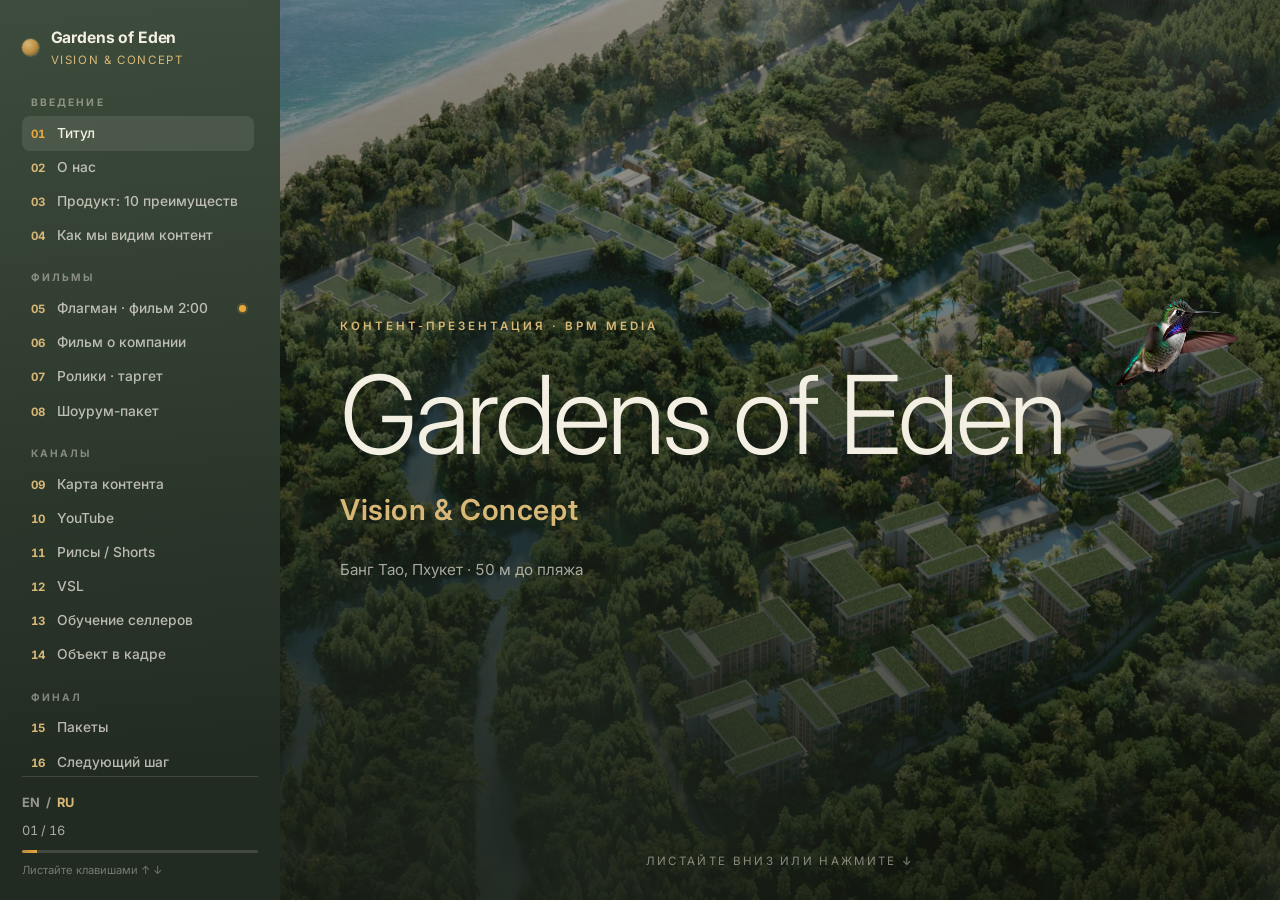
==== commit 6365c9e2: "About-us: merge founders onto one page (Alexander + Maxim, trimmed) Replace the two separate carouse" ====
--- a/index.html
+++ b/index.html
@@ -18,7 +18,7 @@
   <link rel="preconnect" href="https://fonts.gstatic.com" crossorigin />
   <link href="https://fonts.googleapis.com/css2?family=Inter:wght@300;400;500;600;700;800&display=swap" rel="stylesheet" />
 
-  <link rel="stylesheet" href="styles.css?v=6" />
+  <link rel="stylesheet" href="styles.css?v=8" />
 </head>
 <body>
   <!-- ===== Mobile top bar ===== -->
@@ -126,40 +126,25 @@
                 <p class="lead lead--statement" data-i18n="s02.p1lead">A tandem of visionaries uniting film direction, premium cinematography and cutting-edge technology. Behind us are projects delivered across dozens of countries — from international film festivals to building top-tier media ecosystems and sales formats for elite clients. We produce visual work of the highest class and set new industry standards, leading production teams of hundreds and building our own IT platform for the international market.</p>
               </div>
 
-              <!-- Part II · Founder — Alexander -->
-              <article class="concept">
-                <div class="concept__text">
-                  <span class="badge" data-i18n="s02.mebadge">Founder · Creative producer</span>
-                  <h2 class="concept__title">Александр Лелеков</h2>
-                  <p class="spec" data-i18n="s02.mespec">Director · DP · Content producer</p>
-                  <p class="lead" data-i18n="s02.melead">Fifteen years in production — trained as a motion designer, screenwriter, director and cinematographer. Ranked Top-15 in Moscow by Russia's videographers' association, shooting for international brands and large-scale events across dozens of countries.</p>
-                  <p class="lead lead--meta" data-i18n="s02.menow">Four years on Phuket: founded BPM Media — the island's leading podcast studio — and became a content producer, including for real-estate sales. He reads both the Russian and international content markets first-hand, speaks at business-community events, and is building Piece — an operating system for video production, from Phuket to the world.</p>
-                </div>
-                <div class="concept__media">
-                  <div class="frameimg frameimg--founder"><img src="assets/about/alex-founder.jpg" alt="Александр Лелеков — founder, BPM Media" loading="lazy" /></div>
-                </div>
-              </article>
-
-              <!-- Part III · Founder — Maxim -->
-              <div class="aboutpage profile">
-                <div class="profile__photo">
-                  <div class="frameimg frameimg--portrait">
-                    <img src="assets/about/maxim-pro.jpg" alt="Максим Капля" loading="lazy" />
+              <!-- Part II · Founders — Alexander & Maxim on one page -->
+              <div class="aboutpage founders">
+                <div class="founder">
+                  <div class="frameimg"><img src="assets/about/alex-founder.jpg" alt="Александр Лелеков — founder, BPM Media" loading="lazy" /></div>
+                  <div class="founder__body">
+                    <span class="badge" data-i18n="s02.mebadge">Founder · Creative producer</span>
+                    <h2 class="concept__title">Александр Лелеков</h2>
+                    <p class="spec" data-i18n="s02.mespec">Director · DP · Content producer</p>
+                    <p class="lead" data-i18n="s02.melead_s">Fifteen years in production — director, DP and content producer. Top-15 in Moscow, shooting for international brands. Founder of BPM Media on Phuket and of Piece — an operating system for video production.</p>
                   </div>
                 </div>
-                <div class="profile__body">
-                  <span class="badge" data-i18n="s02.p5badge">Founder of Happy People Production</span>
-                  <h2 class="concept__title">Максим Капля</h2>
-                  <p class="spec" data-i18n="s02.p5role">Director · Producer · Showrunner</p>
-                  <p class="lead" data-i18n="s02.p5bio">A visionary with 20 years in film and video production. He runs complex creative cycles and builds strong teams for international-scale projects.</p>
-                  <ul class="stats">
-                    <li><b>30+</b><span data-i18n="s02.p5s1">participant in international film festivals</span></li>
-                    <li><b>50</b><span data-i18n="s02.p5s2">countries — reach of the M.Micallef perfume campaign</span></li>
-                    <li><b>200+</b><span data-i18n="s02.p5s3">films delivered for business and documentary projects</span></li>
-                    <li><b>300+</b><span data-i18n="s02.p5s4">people — largest team led on a single set</span></li>
-                    <li><b>20</b><span data-i18n="s02.p5s5">countries united by the Pandemic Diaries project</span></li>
-                    <li><b>10</b><span data-i18n="s02.p5s6">countries — geography of shoots organised</span></li>
-                  </ul>
+                <div class="founder">
+                  <div class="frameimg"><img src="assets/about/maxim-pro.jpg" alt="Максим Капля" loading="lazy" /></div>
+                  <div class="founder__body">
+                    <span class="badge" data-i18n="s02.p5badge">Founder of Happy People Production</span>
+                    <h2 class="concept__title">Максим Капля</h2>
+                    <p class="spec" data-i18n="s02.p5role">Director · Producer · Showrunner</p>
+                    <p class="lead" data-i18n="s02.p5bio_s">A visionary with 20 years in film. 30+ international festivals, films shown in 50 countries, 200+ delivered projects — leading creative teams at international scale.</p>
+                  </div>
                 </div>
               </div>
 
@@ -358,6 +343,90 @@
                 </div>
               </article>
 
+              <!-- Film · Chapter I · THE GARDEN -->
+              <article class="concept concept--concierge concept--chapter">
+                <div class="concierge__text">
+                  <p class="concierge__eyebrow" data-i18n="s05.cg_eyebrow">Chapter I · 0:14–0:33</p>
+                  <h2 class="concierge__title" data-i18n="s05.cg_title">THE GARDEN</h2>
+                  <p class="lead" data-i18n="s05.cg_lead">Seventy percent of the land is garden — the houses hide in the canopy, and the sea waits at the edge.</p>
+                  <ul class="chapter__beats">
+                    <li data-i18n="s05.cg_b1">Dawn from above: homes drowned in treetops, the paths like the veins of a leaf.</li>
+                    <li data-i18n="s05.cg_b2">The dog's own POV — a ball bounces down a tunnel of palms, and not a single car in sight.</li>
+                    <li data-i18n="s05.cg_b3">A lady swims the infinity edge in a wide-brimmed hat; the brim stays perfectly dry.</li>
+                    <li data-i18n="s05.cg_b4">A white-gloved hand slips in, makes one move on the chessboard, and leaves.</li>
+                  </ul>
+                  <p class="chapter__vo" data-i18n="s05.cg_vo">“Seventy percent of this land is garden. The rest, we tried to keep out of its way.”</p>
+                </div>
+                <div class="scene-mosaic">
+                  <figure class="cm"><img src="assets/film-squares/01-title-gates.jpg" alt="Gardens of Eden — film still" loading="lazy" /></figure>
+                  <figure class="cm"><img src="assets/film-squares/08a-park-aerial.jpg" alt="Gardens of Eden — film still" loading="lazy" /></figure>
+                  <figure class="cm"><img src="assets/film-squares/08b-car-free-alley.jpg" alt="Gardens of Eden — film still" loading="lazy" /></figure>
+                  <figure class="cm"><img src="assets/film-squares/12-privacy-dog-ball.jpg" alt="Gardens of Eden — film still" loading="lazy" /></figure>
+                  <figure class="cm"><img src="assets/film-squares/02-film-world-collage.jpg" alt="Gardens of Eden — film still" loading="lazy" /></figure>
+                  <figure class="cm"><img src="assets/film-squares/03-living-project-world.jpg" alt="Gardens of Eden — film still" loading="lazy" /></figure>
+                  <figure class="cm"><img src="assets/film-squares/generated-image-1.jpg" alt="Gardens of Eden — film still" loading="lazy" /></figure>
+                  <figure class="cm"><img src="assets/film-squares/generated-image-2.jpg" alt="Gardens of Eden — film still" loading="lazy" /></figure>
+                  <figure class="cm"><img src="assets/film-squares/generated-image-3.jpg" alt="Gardens of Eden — film still" loading="lazy" /></figure>
+                  <figure class="cm"><img src="assets/film-squares/generated-image-4.jpg" alt="Gardens of Eden — film still" loading="lazy" /></figure>
+                </div>
+              </article>
+
+              <!-- Film · Chapter II · THE HOME -->
+              <article class="concept concept--concierge concept--chapter">
+                <div class="concierge__text">
+                  <p class="concierge__eyebrow" data-i18n="s05.ch_eyebrow">Chapter II · 0:33–0:57</p>
+                  <h2 class="concierge__title" data-i18n="s05.ch_title">THE HOME</h2>
+                  <p class="lead" data-i18n="s05.ch_lead">This is where people live, not vacation — and the loudest luxury here is silence.</p>
+                  <ul class="chapter__beats">
+                    <li data-i18n="s05.ch_b1">A doll-house cutaway: a birthday leaps on the sofa upstairs, while below the tea sits perfectly still.</li>
+                    <li data-i18n="s05.ch_b2">The concierge catches the school shuttle and hands a forgotten lunchbox through the window — before she remembers it.</li>
+                    <li data-i18n="s05.ch_b3">A barefoot boy counts his steps to the sea: “…forty-nine, fifty!”</li>
+                    <li data-i18n="s05.ch_b4">The car dives into the garage; below, dad steps straight into the private brass lift — “5”, home.</li>
+                  </ul>
+                  <p class="chapter__vo" data-i18n="s05.ch_vo">“Silence is the only luxury you cannot photograph. So we built it into the walls.”</p>
+                </div>
+                <div class="scene-mosaic">
+                  <figure class="cm"><img src="assets/film-squares/04-main-character-portrait.jpg" alt="Gardens of Eden — film still" loading="lazy" /></figure>
+                  <figure class="cm"><img src="assets/film-squares/09b-high-ceilings.jpg" alt="Gardens of Eden — film still" loading="lazy" /></figure>
+                  <figure class="cm"><img src="assets/film-squares/05a-balcony-presence.jpg" alt="Gardens of Eden — film still" loading="lazy" /></figure>
+                  <figure class="cm"><img src="assets/film-squares/09a-quiet-balcony.jpg" alt="Gardens of Eden — film still" loading="lazy" /></figure>
+                  <figure class="cm"><img src="assets/film-squares/10a-private-lift-parrot.jpg" alt="Gardens of Eden — film still" loading="lazy" /></figure>
+                  <figure class="cm"><img src="assets/film-squares/11a-fifty-steps-sea.jpg" alt="Gardens of Eden — film still" loading="lazy" /></figure>
+                  <figure class="cm"><img src="assets/film-squares/05b-bathroom-presence.jpg" alt="Gardens of Eden — film still" loading="lazy" /></figure>
+                  <figure class="cm"><img src="assets/film-squares/generated-image-5.jpg" alt="Gardens of Eden — film still" loading="lazy" /></figure>
+                  <figure class="cm"><img src="assets/film-squares/generated-image-6.jpg" alt="Gardens of Eden — film still" loading="lazy" /></figure>
+                  <figure class="cm"><img src="assets/film-squares/generated-image-7.jpg" alt="Gardens of Eden — film still" loading="lazy" /></figure>
+                </div>
+              </article>
+
+              <!-- Film · Chapters III–IV · THE TABLE & THE ISLAND -->
+              <article class="concept concept--concierge concept--chapter">
+                <div class="concierge__text">
+                  <p class="concierge__eyebrow" data-i18n="s05.ci_eyebrow">Chapters III–IV · 0:57–1:45</p>
+                  <h2 class="concierge__title" data-i18n="s05.ci_title">THE TABLE &amp; THE ISLAND</h2>
+                  <p class="lead" data-i18n="s05.ci_lead">Ten restaurants and an open sea — the last, warmest turn before the answer.</p>
+                  <ul class="chapter__beats">
+                    <li data-i18n="s05.ci_b1">Ten kitchens in a row: a grill throws a column of fire, flour claps into the beat, a knife opens a mango.</li>
+                    <li data-i18n="s05.ci_b2">A wall of tropical rain — the staff open the umbrellas as one; the concierge gives his to a girl and stays in the downpour.</li>
+                    <li data-i18n="s05.ci_b3">The catamaran cuts the turquoise, and from the bow the children scream with joy.</li>
+                    <li data-i18n="s05.ci_b4">A starlit night, a brass telescope; a paper boat drifts into the dark — and dissolves into the mist where it all began.</li>
+                  </ul>
+                  <p class="chapter__vo" data-i18n="s05.ci_vo">“Ten restaurants — one for every mood you haven't met yet.”</p>
+                </div>
+                <div class="scene-mosaic">
+                  <figure class="cm"><img src="assets/film-squares/07-ten-stories-table.jpg" alt="Gardens of Eden — film still" loading="lazy" /></figure>
+                  <figure class="cm"><img src="assets/film-squares/10b-restaurants-soup.jpg" alt="Gardens of Eden — film still" loading="lazy" /></figure>
+                  <figure class="cm"><img src="assets/film-squares/06-order-and-chaos.jpg" alt="Gardens of Eden — film still" loading="lazy" /></figure>
+                  <figure class="cm"><img src="assets/film-squares/11b-wellness-pause.jpg" alt="Gardens of Eden — film still" loading="lazy" /></figure>
+                  <figure class="cm"><img src="assets/film-squares/13-recurring-heroes-tableau.jpg" alt="Gardens of Eden — film still" loading="lazy" /></figure>
+                  <figure class="cm"><img src="assets/film-squares/14-final-chair-tableau.jpg" alt="Gardens of Eden — film still" loading="lazy" /></figure>
+                  <figure class="cm"><img src="assets/film-squares/15-final-project-vision.jpg" alt="Gardens of Eden — film still" loading="lazy" /></figure>
+                  <figure class="cm"><img src="assets/film-squares/generated-image-8.jpg" alt="Gardens of Eden — film still" loading="lazy" /></figure>
+                  <figure class="cm"><img src="assets/film-squares/generated-image-9.jpg" alt="Gardens of Eden — film still" loading="lazy" /></figure>
+                  <figure class="cm"><img src="assets/film-squares/generated-image-11.jpg" alt="Gardens of Eden — film still" loading="lazy" /></figure>
+                </div>
+              </article>
+
               <!-- Concept II · How we shoot it -->
               <article class="concept concept--concierge concept--tech">
                 <div class="concierge__text">
@@ -373,16 +442,26 @@
                 </figure>
               </article>
 
-              <!-- Concept III -->
-              <article class="concept">
-                <div class="concept__text">
-                  <span class="badge" data-i18n="s05.p3badge">In development</span>
-                  <h2 class="concept__title" data-i18n="s05.p3title">Concept III</h2>
-                  <p class="spec" data-i18n="s05.p3spec">Alternative direction</p>
-                  <p class="lead" data-i18n="s05.p3lead">A third direction — so there is a real choice of worlds, not one option.</p>
-                </div>
-                <div class="concept__media">
-                  <div class="frame16 frame16--empty"><span class="frame16__cap" data-i18n="s05.p3media">Coming soon</span></div>
+              <!-- Mood · reference reel -->
+              <article class="concept concept--mood">
+                <div class="mood__head">
+                  <p class="concierge__eyebrow" data-i18n="s05.mood_eyebrow">Reference · mood</p>
+                  <h2 class="concierge__title" data-i18n="s05.mood_title">MOOD</h2>
+                  <p class="lead" data-i18n="s05.mood_lead">The tone we're aiming for — how the world's best brands sell a feeling, not a spec sheet.</p>
+                </div>
+                <div class="mood-grid">
+                  <figure class="moodclip">
+                    <video src="https://github.com/lelekovtv-ops/gardens-of-eden/releases/download/media-assets/ref-belmond-resort.mp4" controls playsinline preload="metadata"></video>
+                    <figcaption data-i18n="s05.mood_c1">Belmond · a resort as a whole world</figcaption>
+                  </figure>
+                  <figure class="moodclip">
+                    <video src="https://github.com/lelekovtv-ops/gardens-of-eden/releases/download/media-assets/sap-stay-ahead.mp4" controls playsinline preload="metadata"></video>
+                    <figcaption data-i18n="s05.mood_c2">SAP · “Stay ahead”</figcaption>
+                  </figure>
+                  <figure class="moodclip">
+                    <video src="https://github.com/lelekovtv-ops/gardens-of-eden/releases/download/media-assets/ad-hotels-captain-obvious.mp4" controls playsinline preload="metadata"></video>
+                    <figcaption data-i18n="s05.mood_c3">Hotels.com · Captain Obvious</figcaption>
+                  </figure>
                 </div>
               </article>
 
@@ -426,7 +505,7 @@
                   <p class="lead" data-i18n="s06.c1lead">A ~10-minute documentary of interviews. The people behind Gardens of Eden speak in their own words; between the lines — the texture of the place: hands, details, light, nature. It watches like cinema, not a presentation.</p>
                 </div>
                 <div class="concept__media">
-                  <div class="frame16"><span class="frameimg__no">01</span><span class="frame16__cap" data-i18n="s06.c1media">A short film</span></div>
+                  <div class="frame16 frame16--img"><img src="assets/interview/interview-1.jpg" alt="Interview still — Gardens of Eden documentary" loading="lazy" /><span class="frame16__cap" data-i18n="s06.c1media">A short film</span></div>
                 </div>
               </article>
 
@@ -439,7 +518,7 @@
                   <p class="lead" data-i18n="s06.c2lead">In the premium segment a buyer isn’t choosing square metres — they’re choosing the people they trust with the decision. Real creators, talking about what they poured themselves into, do what no render ever will.</p>
                 </div>
                 <div class="concept__media">
-                  <div class="frame16"><span class="frameimg__no">02</span><span class="frame16__cap" data-i18n="s06.c2media">People, not renders</span></div>
+                  <div class="frame16 frame16--img"><img src="assets/interview/interview-2.jpg" alt="Interview still — Gardens of Eden documentary" loading="lazy" /><span class="frame16__cap" data-i18n="s06.c2media">People, not renders</span></div>
                 </div>
               </article>
 
@@ -456,7 +535,7 @@
                   </ul>
                 </div>
                 <div class="concept__media">
-                  <div class="frame16"><span class="frameimg__no">03</span><span class="frame16__cap" data-i18n="s06.c3media">Vision → Soul → Life</span></div>
+                  <div class="frame16 frame16--img"><img src="assets/interview/interview-3.jpg" alt="Interview still — Gardens of Eden documentary" loading="lazy" /><span class="frame16__cap" data-i18n="s06.c3media">Vision → Soul → Life</span></div>
                 </div>
               </article>
 
@@ -477,7 +556,7 @@
                   </ul>
                 </div>
                 <div class="concept__media">
-                  <div class="frame16"><span class="frameimg__no">04</span><span class="frame16__cap" data-i18n="s06.c4media">Voices of the project</span></div>
+                  <div class="frame16 frame16--img"><img src="assets/interview/interview-4.jpg" alt="Interview still — Gardens of Eden documentary" loading="lazy" /><span class="frame16__cap" data-i18n="s06.c4media">Voices of the project</span></div>
                 </div>
               </article>
 
@@ -495,7 +574,7 @@
                   </ul>
                 </div>
                 <div class="concept__media">
-                  <div class="frame16"><span class="frameimg__no">05</span><span class="frame16__cap" data-i18n="s06.c5media">Crafted cinema</span></div>
+                  <div class="frame16 frame16--img"><img src="assets/interview/interview-5.jpg" alt="Interview still — Gardens of Eden documentary" loading="lazy" /><span class="frame16__cap" data-i18n="s06.c5media">Crafted cinema</span></div>
                 </div>
               </article>
 
@@ -513,7 +592,7 @@
                   </ul>
                 </div>
                 <div class="concept__media">
-                  <div class="frame16"><span class="frameimg__no">06</span><span class="frame16__cap" data-i18n="s06.c6media">Film + 25–30 Reels</span></div>
+                  <div class="frame16 frame16--img"><img src="assets/interview/interview-6.jpg" alt="Interview still — Gardens of Eden documentary" loading="lazy" /><span class="frame16__cap" data-i18n="s06.c6media">Film + 25–30 Reels</span></div>
                 </div>
               </article>
 
@@ -812,6 +891,6 @@
     <a class="videobox__yt" id="videoboxYt" href="#" target="_blank" rel="noopener">YouTube ↗</a>
   </div>
 
-  <script src="app.js?v=6"></script>
+  <script src="app.js?v=8"></script>
 </body>
 </html>
--- a/styles.css
+++ b/styles.css
@@ -363,6 +363,62 @@
   .cm--hero img { transform: none !important; }
 }
 
+/* --- Film chapter panels (garden / home / table & island) --- */
+.concept--chapter { grid-template-columns: 0.8fr 1.2fr; align-items: center; }
+.chapter__beats {
+  list-style: none; margin: 0.5rem 0 0; padding: 0;
+  display: grid; gap: 0.5rem; max-width: 48ch;
+}
+.chapter__beats li {
+  position: relative; padding-left: 1.05rem; line-height: 1.42;
+  color: rgba(244, 239, 227, 0.8); font-size: clamp(0.9rem, 1.35vw, 1rem);
+}
+.chapter__beats li::before {
+  content: ""; position: absolute; left: 0; top: 0.6em;
+  width: 0.36rem; height: 0.36rem; border-radius: 50%; background: var(--brass-soft);
+}
+.chapter__vo {
+  margin: 1rem 0 0; max-width: 46ch; padding-left: 0.9rem;
+  border-left: 2px solid var(--brass-soft);
+  color: var(--cream); font-weight: 300; line-height: 1.4;
+  font-size: clamp(1rem, 1.5vw, 1.16rem);
+}
+.scene-mosaic {
+  display: grid; grid-template-columns: repeat(5, 1fr); grid-auto-rows: 1fr;
+  gap: clamp(0.4rem, 0.9vw, 0.7rem); min-width: 0;
+}
+.scene-mosaic .cm { aspect-ratio: 1 / 1; }
+@media (max-width: 860px) {
+  .concept--chapter { grid-template-columns: 1fr; }
+  .chapter__beats { max-width: none; }
+  .scene-mosaic { grid-template-columns: repeat(4, 1fr); }
+}
+@media (max-width: 520px) {
+  .scene-mosaic { grid-template-columns: repeat(3, 1fr); }
+}
+
+/* --- Mood · reference reel (replaces Concept III) --- */
+.concept--mood {
+  display: flex; flex-direction: column; justify-content: center;
+  gap: clamp(1rem, 2.4vw, 1.8rem);
+}
+.mood__head { max-width: 64ch; }
+.mood-grid {
+  display: grid; grid-template-columns: repeat(3, 1fr);
+  gap: clamp(0.6rem, 1.4vw, 1.1rem); min-width: 0;
+}
+.moodclip { margin: 0; min-width: 0; }
+.moodclip video {
+  width: 100%; aspect-ratio: 16 / 9; object-fit: cover; display: block;
+  border-radius: var(--radius); border: 1px solid rgba(244, 239, 227, 0.14);
+  background: #000;
+}
+.moodclip figcaption {
+  margin-top: 0.45rem; font-size: 0.78rem; font-weight: 600;
+  color: rgba(244, 239, 227, 0.72); letter-spacing: 0.01em;
+}
+@media (max-width: 860px) { .mood-grid { grid-template-columns: 1fr; } }
+
 /* Concept II · combined-shooting clip + duo */
 .concept--tech { grid-template-columns: 1.02fr 0.98fr; }
 .concept--tech .concierge__note { max-width: 52ch; }
@@ -493,6 +549,26 @@
 .profile__body .concept__title { margin: 0.5rem 0 0.15rem; }
 .frameimg--portrait { aspect-ratio: 4 / 5; }
 .frameimg--portrait img { object-position: center 18%; }
+
+/* --- Founders — Alexander & Maxim on one page --- */
+.founders {
+  flex: 0 0 100%; width: 100%;
+  display: grid; grid-template-columns: 1fr 1fr;
+  gap: clamp(1.6rem, 4vw, 3.2rem); align-items: start;
+}
+.founder {
+  display: grid; grid-template-columns: minmax(140px, 190px) 1fr;
+  gap: clamp(1rem, 2vw, 1.5rem); align-items: center;
+}
+.founder .frameimg { aspect-ratio: 4 / 5; max-height: 44vh; }
+.founder .frameimg img { object-position: center 20%; }
+.founder__body .concept__title { font-size: clamp(1.25rem, 2.3vw, 1.85rem); margin: 0.45rem 0 0.12rem; }
+.founder__body .spec { margin: 0 0 0.7rem; }
+.founder__body .lead { font-size: clamp(0.85rem, 1.05vw, 0.97rem); line-height: 1.5; }
+@media (max-width: 900px) {
+  .founders { grid-template-columns: 1fr; gap: 1.6rem; }
+  .founder { grid-template-columns: minmax(120px, 160px) 1fr; }
+}
 
 /* --- Poster wall (Recognition page) --- */
 .posters {
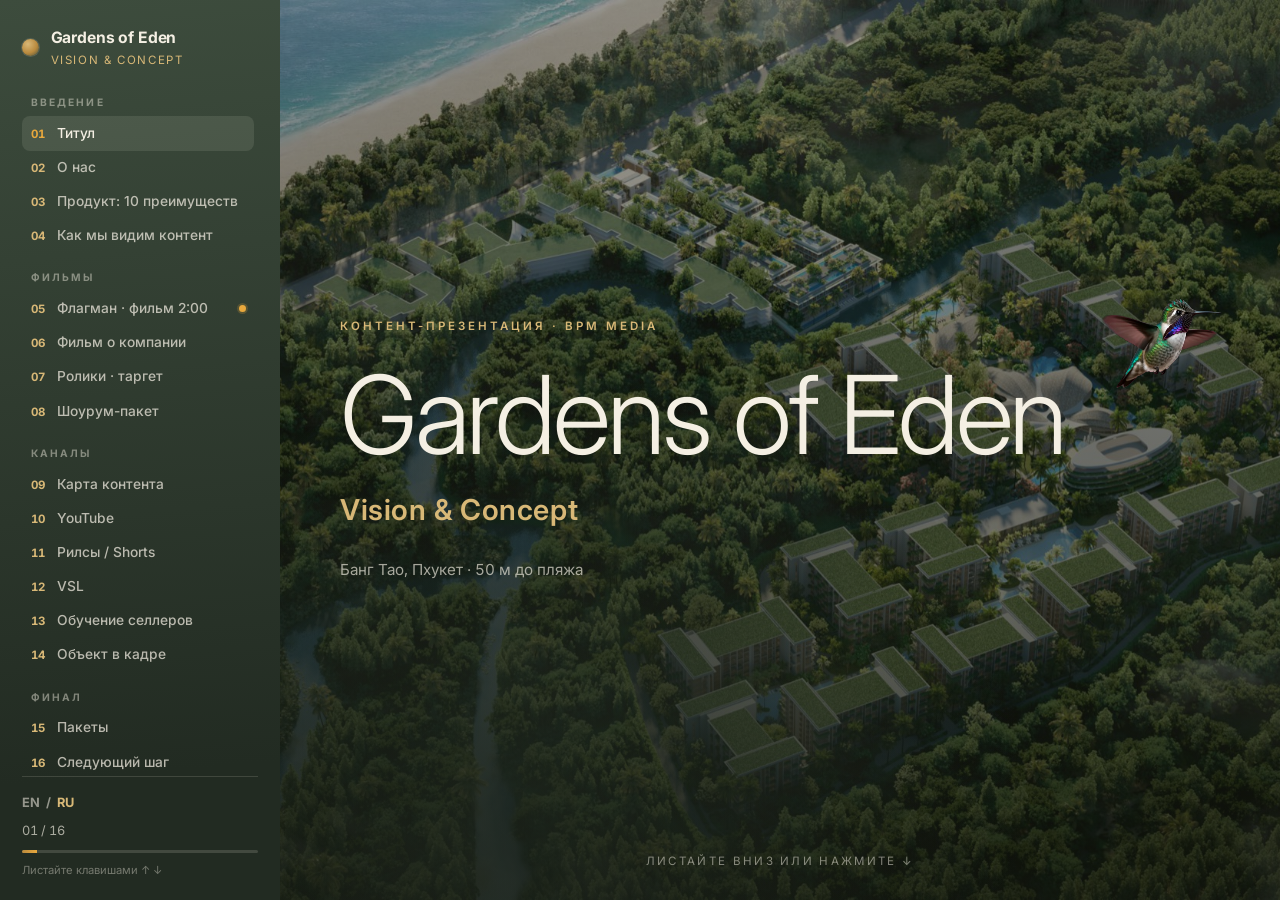
==== commit aa1f200b: "Deck: replace placeholder Packages slide with a CTA to the KP Slide 15 no longer shows the "$—" plac" ====
--- a/index.html
+++ b/index.html
@@ -805,50 +805,8 @@
       <div class="slide__in slide__in--wide">
         <p class="slide__no">15</p>
         <h2 class="slide__title" data-i18n="s15.title">Packages</h2>
-        <div class="pricing__introrow">
-          <p class="lead" data-i18n="s15.lead">Three ways to start — from the flagship film alone to the full content system.</p>
-          <div class="curswitch" role="group" aria-label="Currency">
-            <button type="button" data-cur="usd" class="is-active">USD $</button>
-            <span aria-hidden="true">/</span>
-            <button type="button" data-cur="rub">RUB ₽</button>
-          </div>
-        </div>
-        <div class="tiers">
-          <article class="tier">
-            <h3 class="tier__name" data-i18n="s15.t1Name">Films</h3>
-            <p class="tier__price"><span class="tier__from" data-i18n="s15.from">from</span> <span class="tier__amount" data-usd="$—" data-rub="₽—">$—</span></p>
-            <ul class="tier__list">
-              <li data-i18n="s15.t1i1">Flagship film 2:00 + lobby loop</li>
-              <li data-i18n="s15.t1i2">Company film (founders)</li>
-              <li data-i18n="s15.t1i3">Insert R1–R12, cutdowns, verticals</li>
-            </ul>
-            <a class="btn btn--ghost tier__cta" href="#s16" data-i18n="s15.choose">Choose</a>
-          </article>
-          <article class="tier tier--featured">
-            <span class="tier__badge" data-i18n="s15.popular">Most chosen</span>
-            <h3 class="tier__name" data-i18n="s15.t2Name">Films + Sales</h3>
-            <p class="tier__price"><span class="tier__from" data-i18n="s15.from">from</span> <span class="tier__amount" data-usd="$—" data-rub="₽—">$—</span></p>
-            <ul class="tier__list">
-              <li data-i18n="s15.t2i1">Everything in “Films”</li>
-              <li data-i18n="s15.t2i2">Ad spots — series of 10</li>
-              <li data-i18n="s15.t2i3">VSL + unit tours + drone</li>
-              <li data-i18n="s15.t2i4">Sales team training library</li>
-            </ul>
-            <a class="btn tier__cta" href="#s16" data-i18n="s15.choose">Choose</a>
-          </article>
-          <article class="tier">
-            <h3 class="tier__name" data-i18n="s15.t3Name">Content system</h3>
-            <p class="tier__price"><span class="tier__from" data-i18n="s15.from">from</span> <span class="tier__amount" data-usd="$—" data-rub="₽—">$—</span></p>
-            <ul class="tier__list">
-              <li data-i18n="s15.t3i1">Everything in “Films + Sales”</li>
-              <li data-i18n="s15.t3i2">YouTube + Reels, monthly</li>
-              <li data-i18n="s15.t3i3">Construction updates</li>
-              <li data-i18n="s15.t3i4">Localisation RU / EN / ZH</li>
-            </ul>
-            <a class="btn btn--ghost tier__cta" href="#s16" data-i18n="s15.choose">Choose</a>
-          </article>
-        </div>
-        <p class="pricing__note" data-i18n="s15.note">Numbers are filled in after the scope is agreed — this slide fixes the structure of the offer.</p>
+        <p class="lead" data-i18n="s15.lead">The full line-up of packages and the detailed estimate live in the commercial proposal.</p>
+        <p style="margin-top:2.4rem"><a class="btn" href="kp.html" target="_blank" rel="noopener" style="font-size:1.05rem;padding:.95rem 1.7rem" data-i18n="s15.open">Open the proposal — packages &amp; estimate →</a></p>
       </div>
     </section>
 
@@ -891,6 +849,6 @@
     <a class="videobox__yt" id="videoboxYt" href="#" target="_blank" rel="noopener">YouTube ↗</a>
   </div>
 
-  <script src="app.js?v=8"></script>
+  <script src="app.js?v=9"></script>
 </body>
 </html>
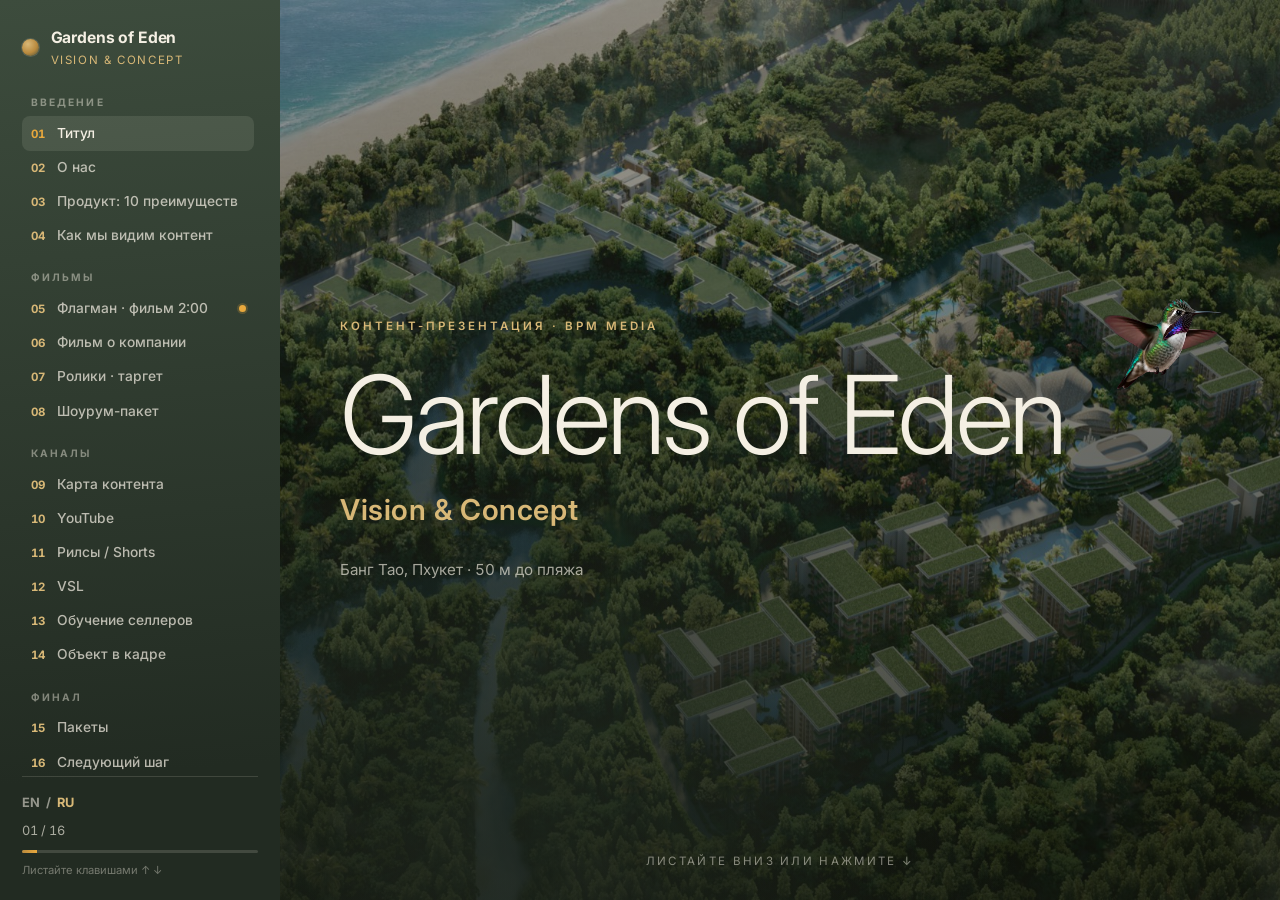
==== commit 41ba489c: "Deck: mobile fixes — no overflow at 320px - .usps: single column on ≤520px (the minmax(300px,...) fo" ====
--- a/index.html
+++ b/index.html
@@ -18,7 +18,7 @@
   <link rel="preconnect" href="https://fonts.gstatic.com" crossorigin />
   <link href="https://fonts.googleapis.com/css2?family=Inter:wght@300;400;500;600;700;800&display=swap" rel="stylesheet" />
 
-  <link rel="stylesheet" href="styles.css?v=8" />
+  <link rel="stylesheet" href="styles.css?v=9" />
 </head>
 <body>
   <!-- ===== Mobile top bar ===== -->
@@ -733,7 +733,7 @@
           <li data-i18n="s10.f1">Project overview films</li>
           <li data-i18n="s10.f2">Bang Tao neighbourhood guides</li>
           <li data-i18n="s10.f3">“Why Phuket” — investor explainers</li>
-          <li data-i18n="s10.f4">Construction vlog until handover</li>
+          <li data-i18n="s10.f4">Construction vlog</li>
           <li data-i18n="s10.f5">Interviews with the team behind the project</li>
         </ul>
         <p class="status"><span data-i18n="s10.metaLabel">Cadence:</span> <span data-i18n="s10.meta">2–4 videos per month.</span></p>
@@ -790,12 +790,12 @@
       <div class="slide__in">
         <p class="slide__no">14</p>
         <h2 class="slide__title" data-i18n="s14.title">The site on camera</h2>
-        <p class="lead" data-i18n="s14.lead">Video that shows the development itself — and keeps trust alive until handover in Q4 2026.</p>
+        <p class="lead" data-i18n="s14.lead">Video that shows the development itself — and keeps trust alive through construction.</p>
         <ul class="list">
           <li data-i18n="s14.f1">Drone overview of Bang Tao and the site</li>
           <li data-i18n="s14.f2">Unit tours by type</li>
           <li data-i18n="s14.f3">Monthly construction updates</li>
-          <li data-i18n="s14.f4">Buyer testimonials after handover</li>
+          <li data-i18n="s14.f4">Buyer testimonials</li>
         </ul>
       </div>
     </section>
@@ -806,7 +806,7 @@
         <p class="slide__no">15</p>
         <h2 class="slide__title" data-i18n="s15.title">Packages</h2>
         <p class="lead" data-i18n="s15.lead">The full line-up of packages and the detailed estimate live in the commercial proposal.</p>
-        <p style="margin-top:2.4rem"><a class="btn" href="kp.html" target="_blank" rel="noopener" style="font-size:1.05rem;padding:.95rem 1.7rem" data-i18n="s15.open">Open the proposal — packages &amp; estimate →</a></p>
+        <p style="margin-top:2.4rem"><a class="btn" href="kp.html" target="_blank" rel="noopener" style="max-width:100%;white-space:normal;text-align:center;padding:.9rem 1.5rem" data-i18n="s15.open">Open the proposal — packages &amp; estimate →</a></p>
       </div>
     </section>
 
@@ -849,6 +849,6 @@
     <a class="videobox__yt" id="videoboxYt" href="#" target="_blank" rel="noopener">YouTube ↗</a>
   </div>
 
-  <script src="app.js?v=9"></script>
+  <script src="app.js?v=10"></script>
 </body>
 </html>
--- a/styles.css
+++ b/styles.css
@@ -631,6 +631,7 @@
   display: grid; grid-template-columns: repeat(auto-fit, minmax(300px, 1fr));
   gap: clamp(0.7rem, 1.5vw, 1rem); margin-top: 1.6rem;
 }
+@media (max-width: 520px) { .usps { grid-template-columns: 1fr; } }
 .usp {
   border: 1px solid var(--line); border-radius: var(--radius);
   padding: 0.9rem 1.05rem; background: var(--bg);
